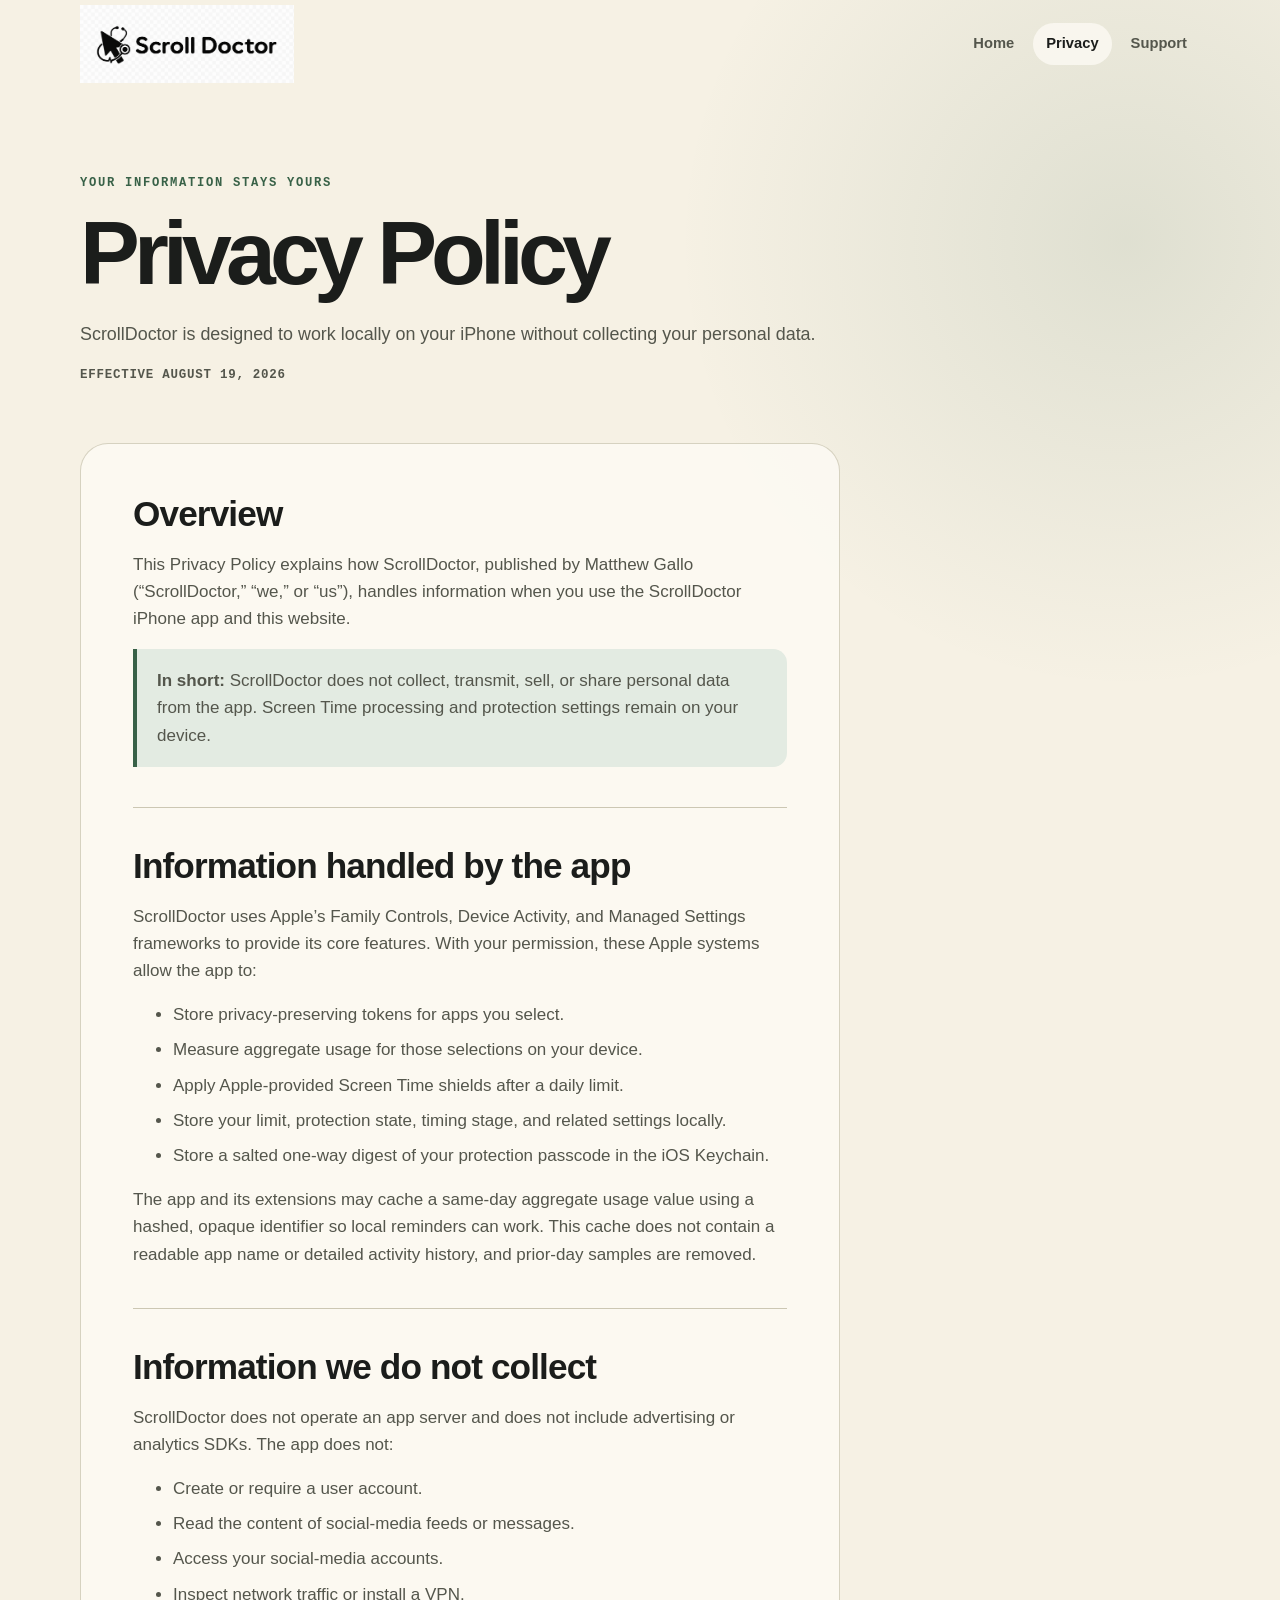
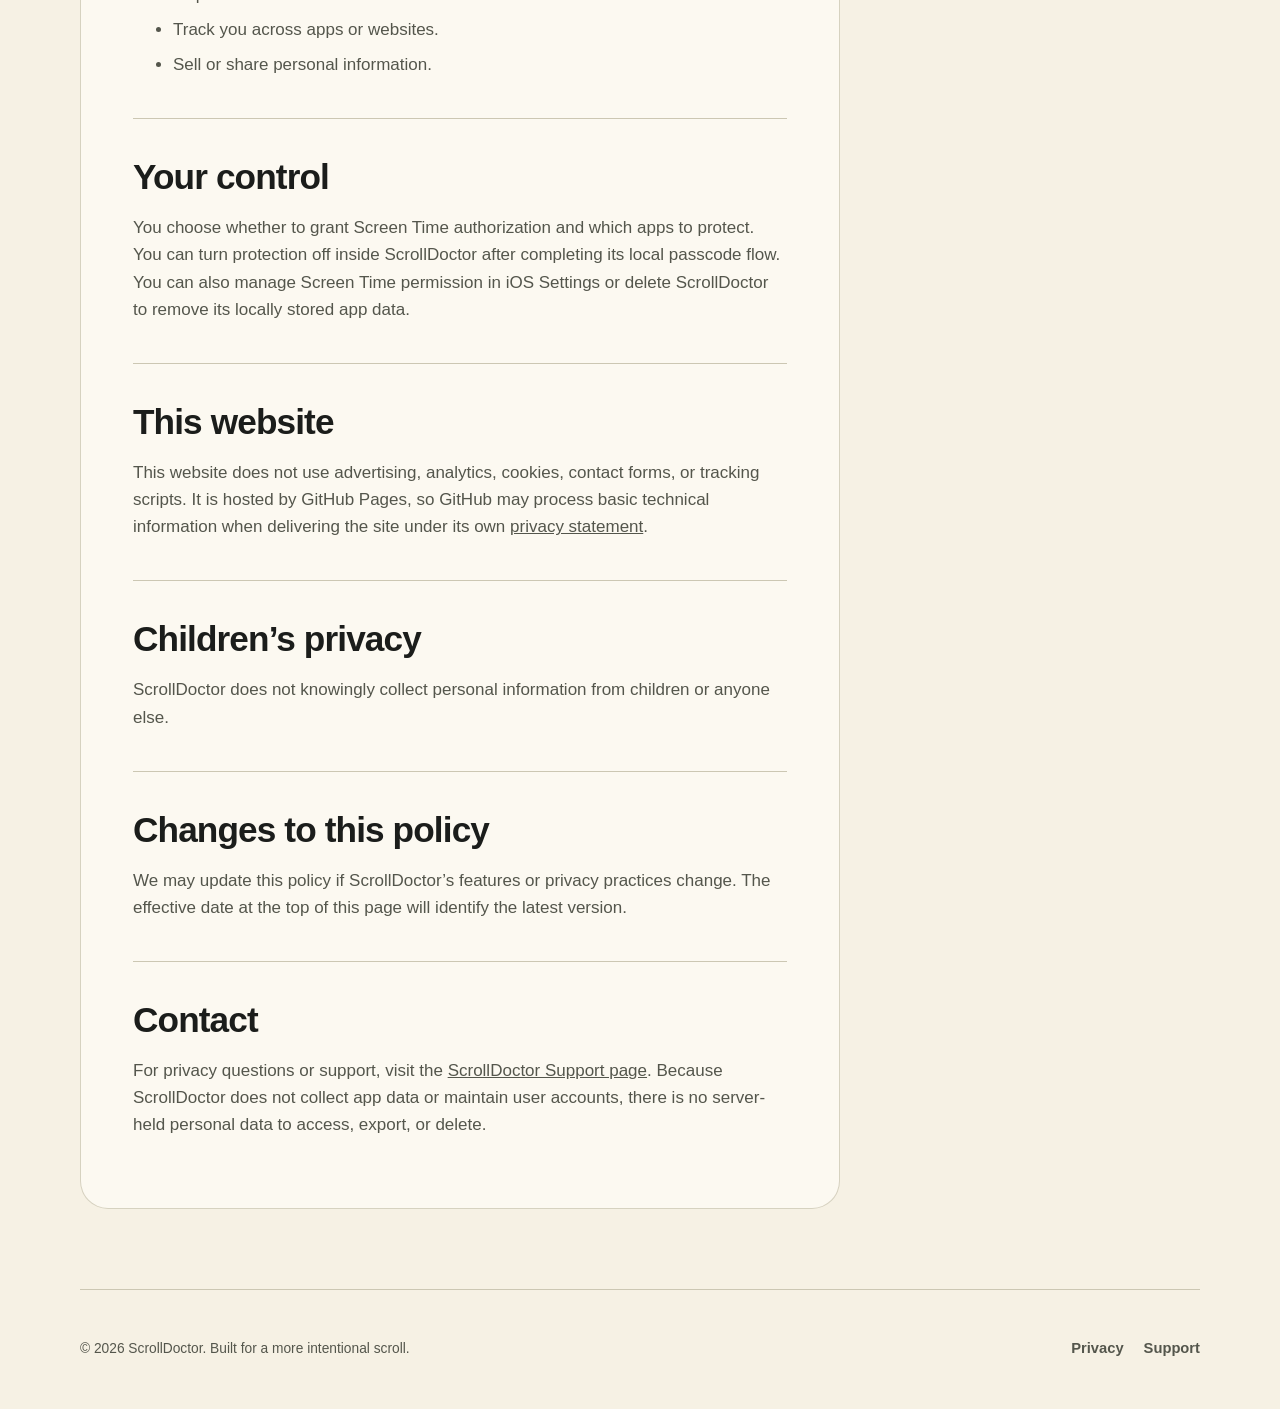
==== privacy/index.html @ 25e98827 "Launch ScrollDoctor public website" ====
<!doctype html>
<html lang="en">
  <head>
    <meta charset="utf-8">
    <meta name="viewport" content="width=device-width, initial-scale=1">
    <meta name="description" content="ScrollDoctor privacy policy. Learn how the app keeps Screen Time information on your iPhone.">
    <meta name="theme-color" content="#f6f1e4">
    <meta property="og:type" content="website">
    <meta property="og:title" content="Privacy Policy — ScrollDoctor">
    <meta property="og:description" content="ScrollDoctor processes Screen Time information locally and does not collect or transmit personal data.">
    <meta property="og:url" content="https://matthewgallo77.github.io/privacy/">
    <meta property="og:image" content="https://matthewgallo77.github.io/assets/og.png">
    <meta name="twitter:card" content="summary_large_image">
    <link rel="icon" href="/assets/app-icon.png">
    <link rel="apple-touch-icon" href="/assets/app-icon.png">
    <link rel="stylesheet" href="/assets/styles.css">
    <title>Privacy Policy — ScrollDoctor</title>
  </head>
  <body>
    <a class="skip-link" href="#main">Skip to content</a>
    <header class="site-header">
      <a class="brand" href="/" aria-label="ScrollDoctor home">
        <img src="/assets/wordmark.png" alt="ScrollDoctor" width="1040" height="390">
      </a>
      <nav class="site-nav" aria-label="Main navigation">
        <a href="/">Home</a>
        <a href="/privacy/" aria-current="page">Privacy</a>
        <a href="/support/">Support</a>
      </nav>
    </header>

    <main id="main" class="page-shell">
      <header class="page-hero">
        <p class="eyebrow">Your information stays yours</p>
        <h1>Privacy Policy</h1>
        <p class="lead">ScrollDoctor is designed to work locally on your iPhone without collecting your personal data.</p>
        <p class="meta-line">Effective August 19, 2026</p>
      </header>

      <article class="content-card">
        <section aria-labelledby="overview">
          <h2 id="overview">Overview</h2>
          <p>This Privacy Policy explains how ScrollDoctor, published by Matthew Gallo (“ScrollDoctor,” “we,” or “us”), handles information when you use the ScrollDoctor iPhone app and this website.</p>
          <div class="notice">
            <p><strong>In short:</strong> ScrollDoctor does not collect, transmit, sell, or share personal data from the app. Screen Time processing and protection settings remain on your device.</p>
          </div>
        </section>

        <section aria-labelledby="app-data">
          <h2 id="app-data">Information handled by the app</h2>
          <p>ScrollDoctor uses Apple’s Family Controls, Device Activity, and Managed Settings frameworks to provide its core features. With your permission, these Apple systems allow the app to:</p>
          <ul>
            <li>Store privacy-preserving tokens for apps you select.</li>
            <li>Measure aggregate usage for those selections on your device.</li>
            <li>Apply Apple-provided Screen Time shields after a daily limit.</li>
            <li>Store your limit, protection state, timing stage, and related settings locally.</li>
            <li>Store a salted one-way digest of your protection passcode in the iOS Keychain.</li>
          </ul>
          <p>The app and its extensions may cache a same-day aggregate usage value using a hashed, opaque identifier so local reminders can work. This cache does not contain a readable app name or detailed activity history, and prior-day samples are removed.</p>
        </section>

        <section aria-labelledby="not-collected">
          <h2 id="not-collected">Information we do not collect</h2>
          <p>ScrollDoctor does not operate an app server and does not include advertising or analytics SDKs. The app does not:</p>
          <ul>
            <li>Create or require a user account.</li>
            <li>Read the content of social-media feeds or messages.</li>
            <li>Access your social-media accounts.</li>
            <li>Inspect network traffic or install a VPN.</li>
            <li>Track you across apps or websites.</li>
            <li>Sell or share personal information.</li>
          </ul>
        </section>

        <section aria-labelledby="control">
          <h2 id="control">Your control</h2>
          <p>You choose whether to grant Screen Time authorization and which apps to protect. You can turn protection off inside ScrollDoctor after completing its local passcode flow. You can also manage Screen Time permission in iOS Settings or delete ScrollDoctor to remove its locally stored app data.</p>
        </section>

        <section aria-labelledby="website">
          <h2 id="website">This website</h2>
          <p>This website does not use advertising, analytics, cookies, contact forms, or tracking scripts. It is hosted by GitHub Pages, so GitHub may process basic technical information when delivering the site under its own <a href="https://docs.github.com/en/site-policy/privacy-policies/github-general-privacy-statement">privacy statement</a>.</p>
        </section>

        <section aria-labelledby="children">
          <h2 id="children">Children’s privacy</h2>
          <p>ScrollDoctor does not knowingly collect personal information from children or anyone else.</p>
        </section>

        <section aria-labelledby="changes">
          <h2 id="changes">Changes to this policy</h2>
          <p>We may update this policy if ScrollDoctor’s features or privacy practices change. The effective date at the top of this page will identify the latest version.</p>
        </section>

        <section aria-labelledby="contact">
          <h2 id="contact">Contact</h2>
          <p>For privacy questions or support, visit the <a href="/support/">ScrollDoctor Support page</a>. Because ScrollDoctor does not collect app data or maintain user accounts, there is no server-held personal data to access, export, or delete.</p>
        </section>
      </article>
    </main>

    <footer class="site-footer">
      <p>© 2026 ScrollDoctor. Built for a more intentional scroll.</p>
      <nav class="footer-nav" aria-label="Footer navigation">
        <a href="/privacy/">Privacy</a>
        <a href="/support/">Support</a>
      </nav>
    </footer>
  </body>
</html>
---- assets/styles.css ----
:root {
  --canvas: #f6f1e4;
  --surface: #fdfbf4;
  --ink: #1b1d1b;
  --secondary-ink: #54564c;
  --hairline: #ccc7b3;
  --moss: #386147;
  --moss-dark: #294a35;
  --moss-soft: #e3ebe2;
  --amber: #ba6e1f;
  --danger: #a13329;
  --page-width: 1120px;
  --reading-width: 760px;
  --radius-large: 28px;
  --radius-medium: 20px;
  --shadow: 0 22px 60px rgba(27, 29, 27, 0.08);
  color-scheme: light;
  font-family: ui-rounded, "SF Pro Rounded", "SF Pro Display", -apple-system,
    BlinkMacSystemFont, "Segoe UI", sans-serif;
  font-synthesis: none;
  text-rendering: optimizeLegibility;
}

* {
  box-sizing: border-box;
}

html {
  scroll-behavior: smooth;
}

body {
  min-width: 320px;
  margin: 0;
  color: var(--ink);
  background:
    radial-gradient(circle at 88% 8%, rgba(56, 97, 71, 0.12), transparent 28rem),
    var(--canvas);
  font-size: 17px;
  line-height: 1.6;
}

a {
  color: inherit;
}

img {
  display: block;
  max-width: 100%;
}

.skip-link {
  position: fixed;
  top: 12px;
  left: 12px;
  z-index: 100;
  padding: 10px 14px;
  border-radius: 10px;
  color: white;
  background: var(--ink);
  transform: translateY(-150%);
}

.skip-link:focus {
  transform: translateY(0);
}

.site-header,
.page-shell,
.site-footer {
  width: min(calc(100% - 40px), var(--page-width));
  margin-inline: auto;
}

.site-header {
  display: flex;
  align-items: center;
  justify-content: space-between;
  gap: 24px;
  min-height: 88px;
}

.brand {
  display: inline-flex;
  align-items: center;
  flex: 0 0 auto;
}

.brand img {
  width: 214px;
  height: auto;
}

.site-nav {
  display: flex;
  align-items: center;
  gap: 6px;
}

.site-nav a,
.footer-nav a {
  color: var(--secondary-ink);
  font-size: 0.92rem;
  font-weight: 700;
  text-decoration: none;
}

.site-nav a {
  padding: 9px 13px;
  border-radius: 999px;
}

.site-nav a:hover,
.site-nav a:focus-visible,
.site-nav a[aria-current="page"] {
  color: var(--ink);
  background: rgba(253, 251, 244, 0.8);
  outline: none;
}

.hero {
  display: grid;
  grid-template-columns: minmax(0, 1.1fr) minmax(300px, 0.9fr);
  align-items: center;
  gap: clamp(40px, 7vw, 88px);
  min-height: 660px;
  padding: 70px 0 96px;
}

.eyebrow {
  margin: 0 0 18px;
  color: var(--moss);
  font-family: ui-monospace, "SFMono-Regular", Menlo, monospace;
  font-size: 0.76rem;
  font-weight: 800;
  letter-spacing: 0.14em;
  text-transform: uppercase;
}

h1,
h2,
h3,
p {
  margin-top: 0;
}

h1 {
  max-width: 780px;
  margin-bottom: 24px;
  font-size: clamp(3rem, 7.5vw, 6.6rem);
  font-weight: 780;
  letter-spacing: -0.065em;
  line-height: 0.94;
}

h2 {
  margin-bottom: 18px;
  font-size: clamp(2rem, 4vw, 3.5rem);
  letter-spacing: -0.04em;
  line-height: 1.05;
}

h3 {
  margin-bottom: 10px;
  font-size: 1.15rem;
  line-height: 1.25;
}

.hero-copy {
  max-width: 650px;
  margin-bottom: 30px;
  color: var(--secondary-ink);
  font-size: clamp(1.08rem, 2vw, 1.28rem);
}

.button-row {
  display: flex;
  flex-wrap: wrap;
  gap: 12px;
}

.button {
  display: inline-flex;
  align-items: center;
  justify-content: center;
  min-height: 50px;
  padding: 12px 20px;
  border: 1px solid transparent;
  border-radius: 999px;
  font-weight: 800;
  line-height: 1;
  text-decoration: none;
  transition: transform 160ms ease, background-color 160ms ease;
}

.button:hover {
  transform: translateY(-2px);
}

.button:focus-visible,
a:focus-visible {
  outline: 3px solid var(--amber);
  outline-offset: 3px;
}

.button-primary {
  color: white;
  background: var(--moss);
}

.button-primary:hover {
  background: var(--moss-dark);
}

.button-secondary {
  border-color: var(--hairline);
  background: rgba(253, 251, 244, 0.7);
}

.product-card {
  position: relative;
  max-width: 410px;
  margin-inline: auto;
  padding: 20px;
  border: 1px solid rgba(56, 97, 71, 0.18);
  border-radius: 36px;
  background: rgba(253, 251, 244, 0.88);
  box-shadow: var(--shadow);
}

.product-card::before {
  position: absolute;
  inset: -18px;
  z-index: -1;
  border: 1px dashed rgba(56, 97, 71, 0.22);
  border-radius: 46px;
  content: "";
}

.app-summary {
  padding: 22px;
  border-radius: 24px;
  background: rgba(56, 97, 71, 0.1);
}

.app-row {
  display: flex;
  align-items: center;
  gap: 14px;
  margin-bottom: 22px;
}

.app-icon {
  width: 72px;
  height: 72px;
  border-radius: 18px;
  box-shadow: 0 8px 20px rgba(27, 29, 27, 0.12);
}

.app-name {
  margin: 0;
  font-size: 1.45rem;
  font-weight: 800;
  letter-spacing: -0.03em;
}

.status-label {
  margin: 0 0 4px;
  color: var(--moss);
  font-family: ui-monospace, "SFMono-Regular", Menlo, monospace;
  font-size: 0.67rem;
  font-weight: 800;
  letter-spacing: 0.12em;
  text-transform: uppercase;
}

.usage-number {
  margin: 0;
  font-size: clamp(2.8rem, 6vw, 4.5rem);
  font-weight: 800;
  letter-spacing: -0.06em;
  line-height: 1;
}

.usage-number span {
  color: var(--secondary-ink);
  font-size: 1rem;
  letter-spacing: 0;
}

.usage-track {
  height: 10px;
  margin: 22px 0 10px;
  overflow: hidden;
  border-radius: 999px;
  background: rgba(27, 29, 27, 0.12);
}

.usage-track span {
  display: block;
  width: 70%;
  height: 100%;
  border-radius: inherit;
  background: var(--moss);
}

.usage-caption {
  margin: 0;
  color: var(--secondary-ink);
  font-size: 0.86rem;
  font-weight: 650;
}

.section {
  padding: 96px 0;
}

.section-heading {
  max-width: 720px;
  margin-bottom: 40px;
}

.section-heading p,
.lead {
  color: var(--secondary-ink);
  font-size: 1.12rem;
}

.feature-grid {
  display: grid;
  grid-template-columns: repeat(3, 1fr);
  gap: 16px;
}

.feature-card {
  min-height: 230px;
  padding: 26px;
  border: 1px solid rgba(204, 199, 179, 0.8);
  border-radius: var(--radius-large);
  background: rgba(253, 251, 244, 0.72);
}

.feature-number {
  display: grid;
  place-items: center;
  width: 38px;
  height: 38px;
  margin-bottom: 50px;
  border-radius: 12px;
  color: white;
  background: var(--moss);
  font-family: ui-monospace, "SFMono-Regular", Menlo, monospace;
  font-size: 0.78rem;
  font-weight: 800;
}

.feature-card p {
  margin-bottom: 0;
  color: var(--secondary-ink);
}

.privacy-banner {
  display: grid;
  grid-template-columns: minmax(0, 1.2fr) minmax(260px, 0.8fr);
  gap: 40px;
  padding: clamp(28px, 5vw, 58px);
  border-radius: 36px;
  color: white;
  background: var(--ink);
}

.privacy-banner p {
  max-width: 650px;
  color: #d6d4c9;
}

.privacy-list {
  display: grid;
  align-content: center;
  gap: 12px;
  margin: 0;
  padding: 0;
  list-style: none;
}

.privacy-list li {
  padding: 11px 14px;
  border: 1px solid rgba(255, 255, 255, 0.14);
  border-radius: 14px;
  font-size: 0.92rem;
  font-weight: 750;
}

.privacy-list li::before {
  margin-right: 9px;
  color: #b8d0bc;
  content: "✓";
}

.page-hero {
  max-width: var(--reading-width);
  padding: 86px 0 44px;
}

.page-hero h1 {
  font-size: clamp(2.8rem, 7vw, 5.8rem);
}

.content-card {
  max-width: var(--reading-width);
  margin-bottom: 80px;
  padding: clamp(26px, 5vw, 52px);
  border: 1px solid rgba(204, 199, 179, 0.78);
  border-radius: var(--radius-large);
  background: rgba(253, 251, 244, 0.82);
}

.content-card section + section {
  margin-top: 40px;
  padding-top: 40px;
  border-top: 1px solid var(--hairline);
}

.content-card h2 {
  font-size: clamp(1.55rem, 4vw, 2.2rem);
  letter-spacing: -0.025em;
}

.content-card h3 {
  margin-top: 28px;
}

.content-card p,
.content-card li {
  color: var(--secondary-ink);
}

.content-card li + li {
  margin-top: 8px;
}

.meta-line {
  color: var(--secondary-ink);
  font-family: ui-monospace, "SFMono-Regular", Menlo, monospace;
  font-size: 0.78rem;
  font-weight: 700;
  letter-spacing: 0.06em;
  text-transform: uppercase;
}

.notice {
  padding: 18px 20px;
  border-left: 4px solid var(--moss);
  border-radius: 0 14px 14px 0;
  background: var(--moss-soft);
}

.notice p:last-child {
  margin-bottom: 0;
}

.faq-list {
  display: grid;
  gap: 12px;
  margin: 34px 0;
}

details {
  border: 1px solid var(--hairline);
  border-radius: 16px;
  background: var(--surface);
}

summary {
  padding: 17px 20px;
  cursor: pointer;
  font-weight: 800;
}

details p {
  padding: 0 20px 18px;
  margin: 0;
}

.support-cta {
  margin-top: 36px;
  padding: 26px;
  border-radius: 22px;
  background: rgba(56, 97, 71, 0.1);
}

.support-cta p {
  margin-bottom: 18px;
}

.site-footer {
  display: flex;
  align-items: center;
  justify-content: space-between;
  gap: 24px;
  min-height: 120px;
  border-top: 1px solid var(--hairline);
  color: var(--secondary-ink);
  font-size: 0.86rem;
}

.site-footer p {
  margin: 0;
}

.footer-nav {
  display: flex;
  gap: 20px;
}

@media (max-width: 820px) {
  .hero,
  .privacy-banner {
    grid-template-columns: 1fr;
  }

  .hero {
    padding-top: 46px;
  }

  .product-card {
    width: min(100%, 430px);
  }

  .feature-grid {
    grid-template-columns: 1fr;
  }

  .feature-card {
    min-height: 0;
  }

  .feature-number {
    margin-bottom: 30px;
  }
}

@media (max-width: 620px) {
  body {
    font-size: 16px;
  }

  .site-header,
  .page-shell,
  .site-footer {
    width: min(calc(100% - 28px), var(--page-width));
  }

  .site-header {
    min-height: 76px;
  }

  .brand img {
    width: 168px;
  }

  .site-nav a {
    padding: 8px 9px;
    font-size: 0.82rem;
  }

  .site-nav a:first-child {
    display: none;
  }

  .hero {
    min-height: auto;
    padding-bottom: 72px;
  }

  h1 {
    letter-spacing: -0.055em;
  }

  .section {
    padding: 72px 0;
  }

  .page-hero {
    padding-top: 56px;
  }

  .site-footer {
    align-items: flex-start;
    flex-direction: column;
    justify-content: center;
    padding: 30px 0;
  }
}

@media (prefers-reduced-motion: reduce) {
  html {
    scroll-behavior: auto;
  }

  *,
  *::before,
  *::after {
    scroll-behavior: auto !important;
    transition-duration: 0.01ms !important;
  }
}
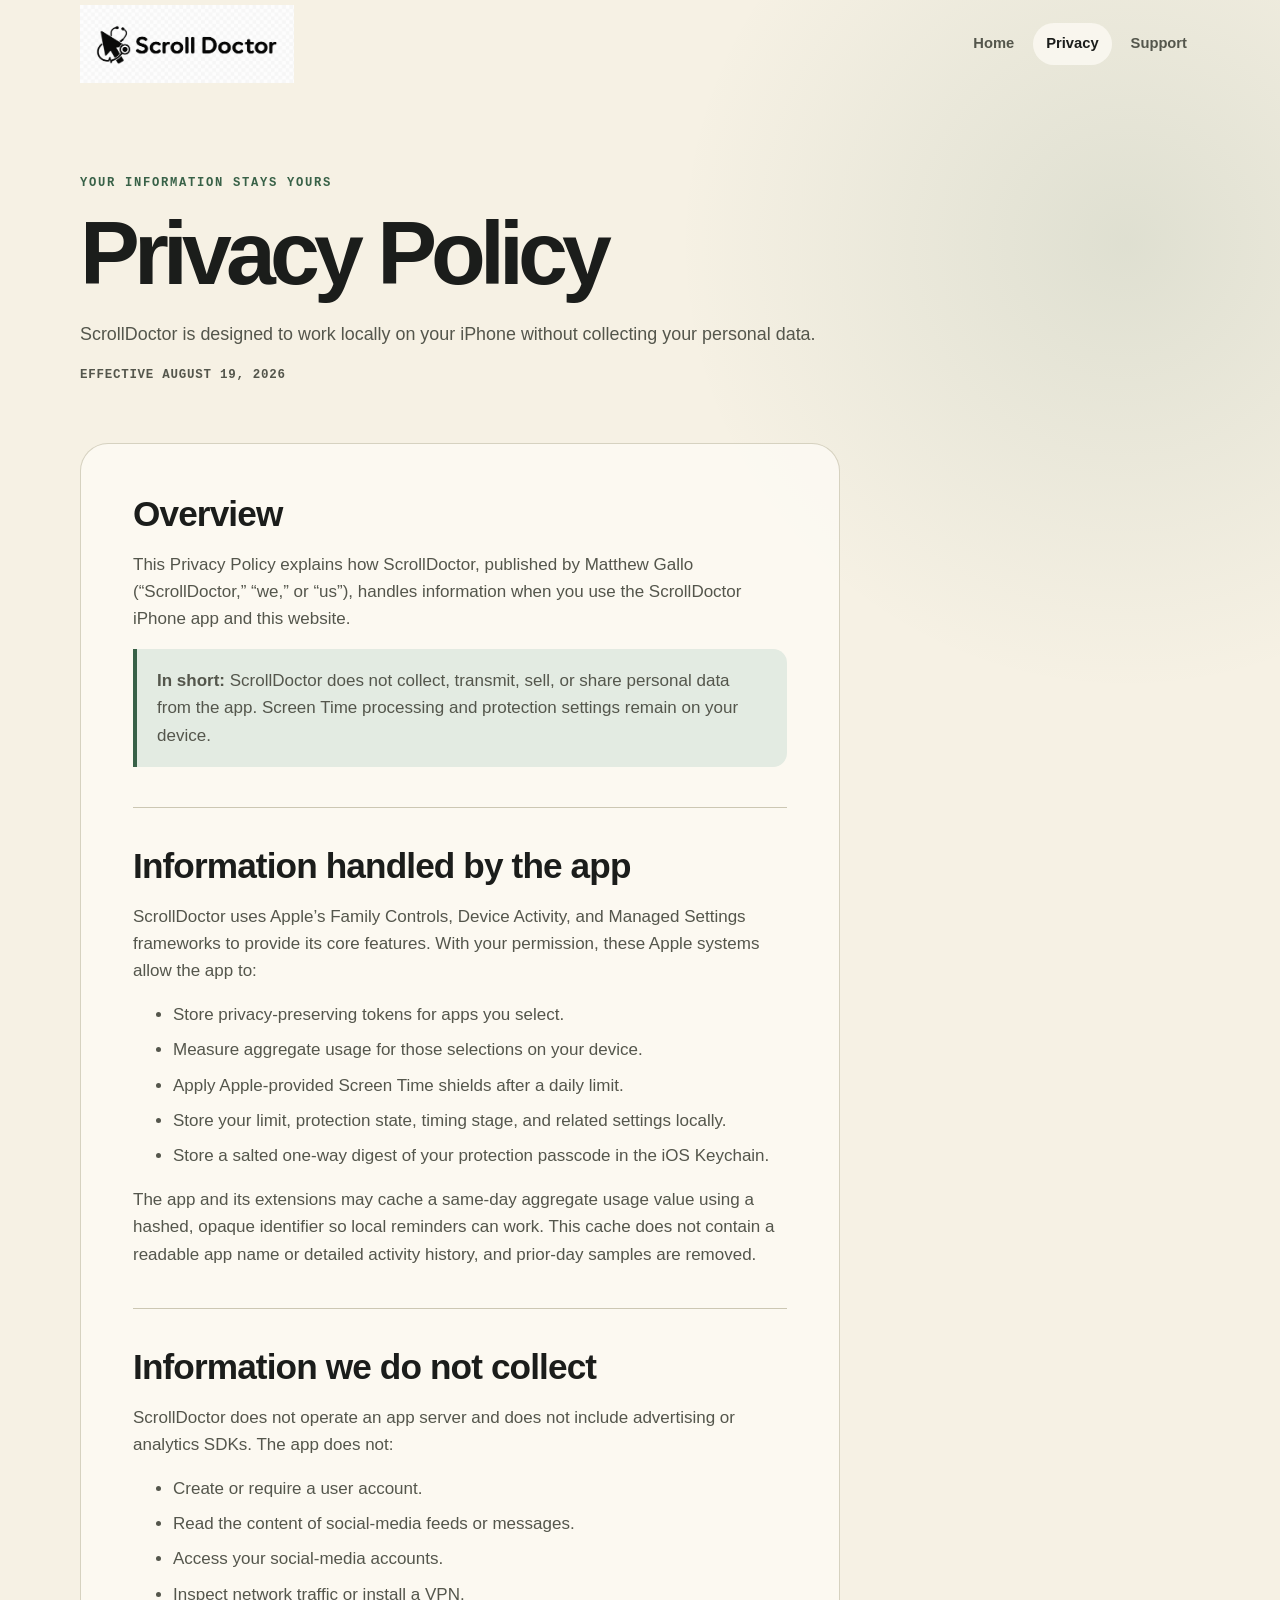
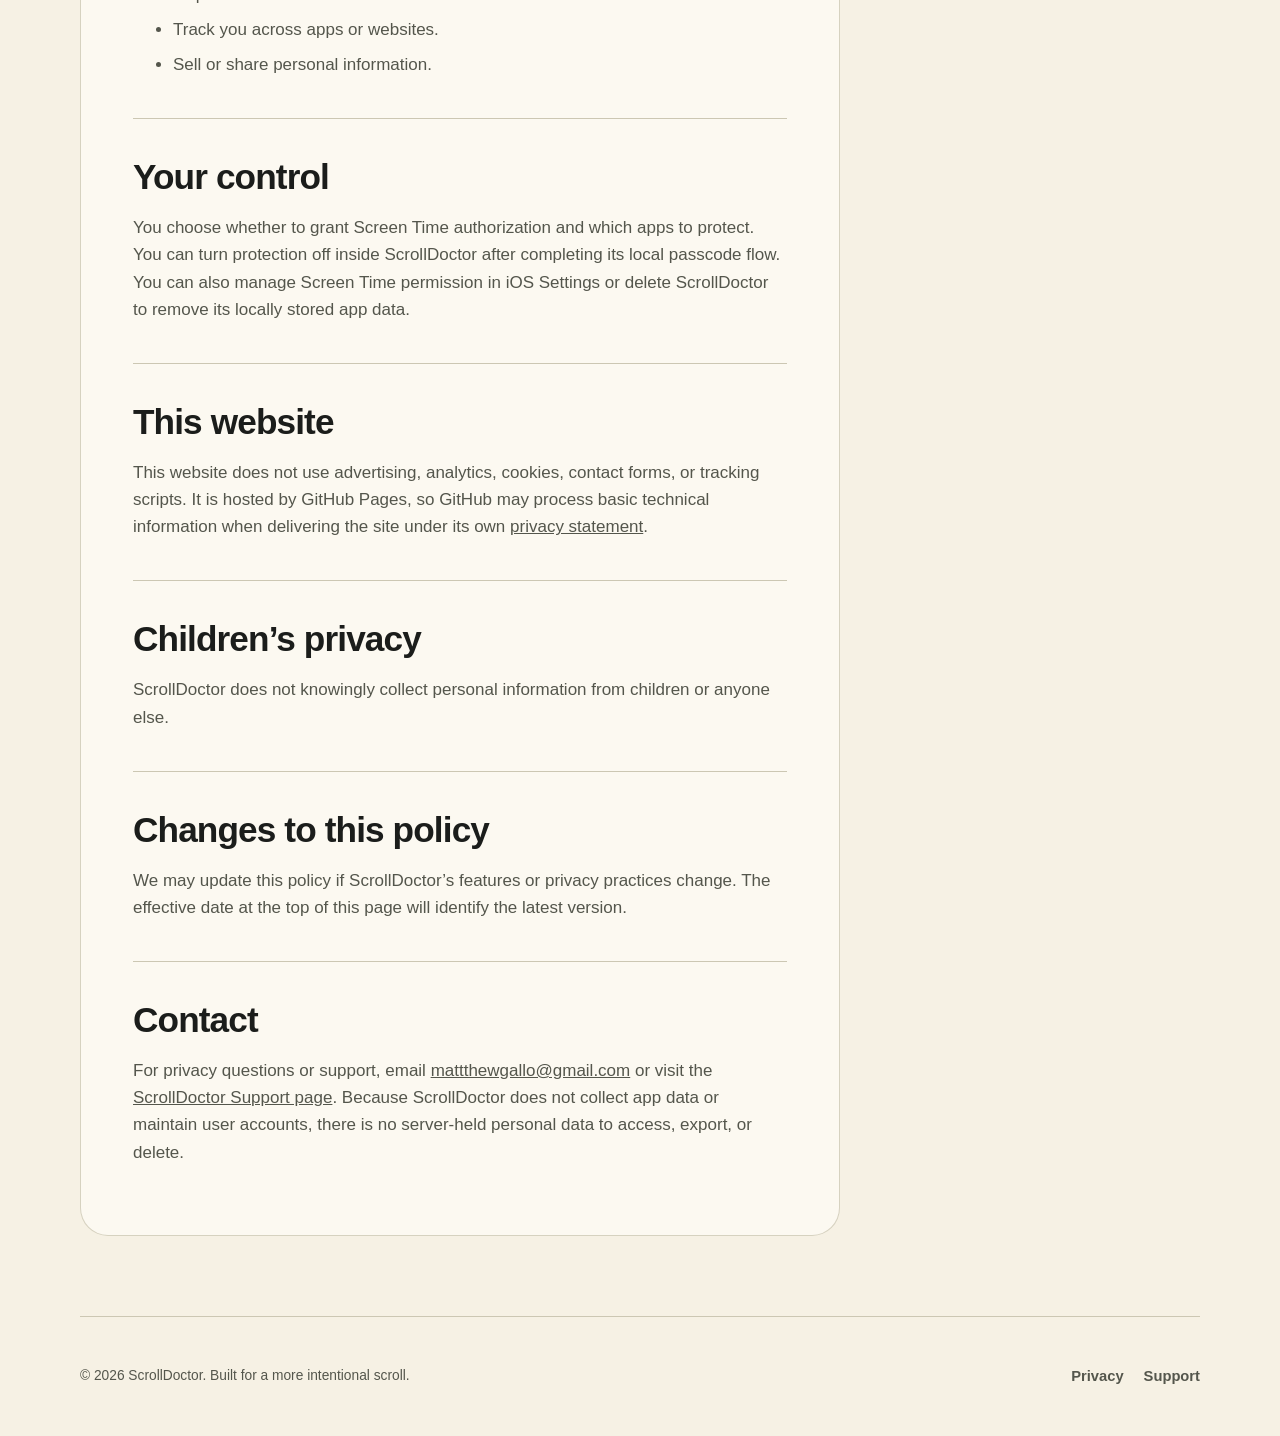
==== commit 7625fa37: "Add public support email" ====
--- a/privacy/index.html
+++ b/privacy/index.html
@@ -94,7 +94,7 @@
 
         <section aria-labelledby="contact">
           <h2 id="contact">Contact</h2>
-          <p>For privacy questions or support, visit the <a href="/support/">ScrollDoctor Support page</a>. Because ScrollDoctor does not collect app data or maintain user accounts, there is no server-held personal data to access, export, or delete.</p>
+          <p>For privacy questions or support, email <a href="mailto:mattthewgallo@gmail.com">mattthewgallo@gmail.com</a> or visit the <a href="/support/">ScrollDoctor Support page</a>. Because ScrollDoctor does not collect app data or maintain user accounts, there is no server-held personal data to access, export, or delete.</p>
         </section>
       </article>
     </main>
@@ -108,4 +108,3 @@
     </footer>
   </body>
 </html>
-
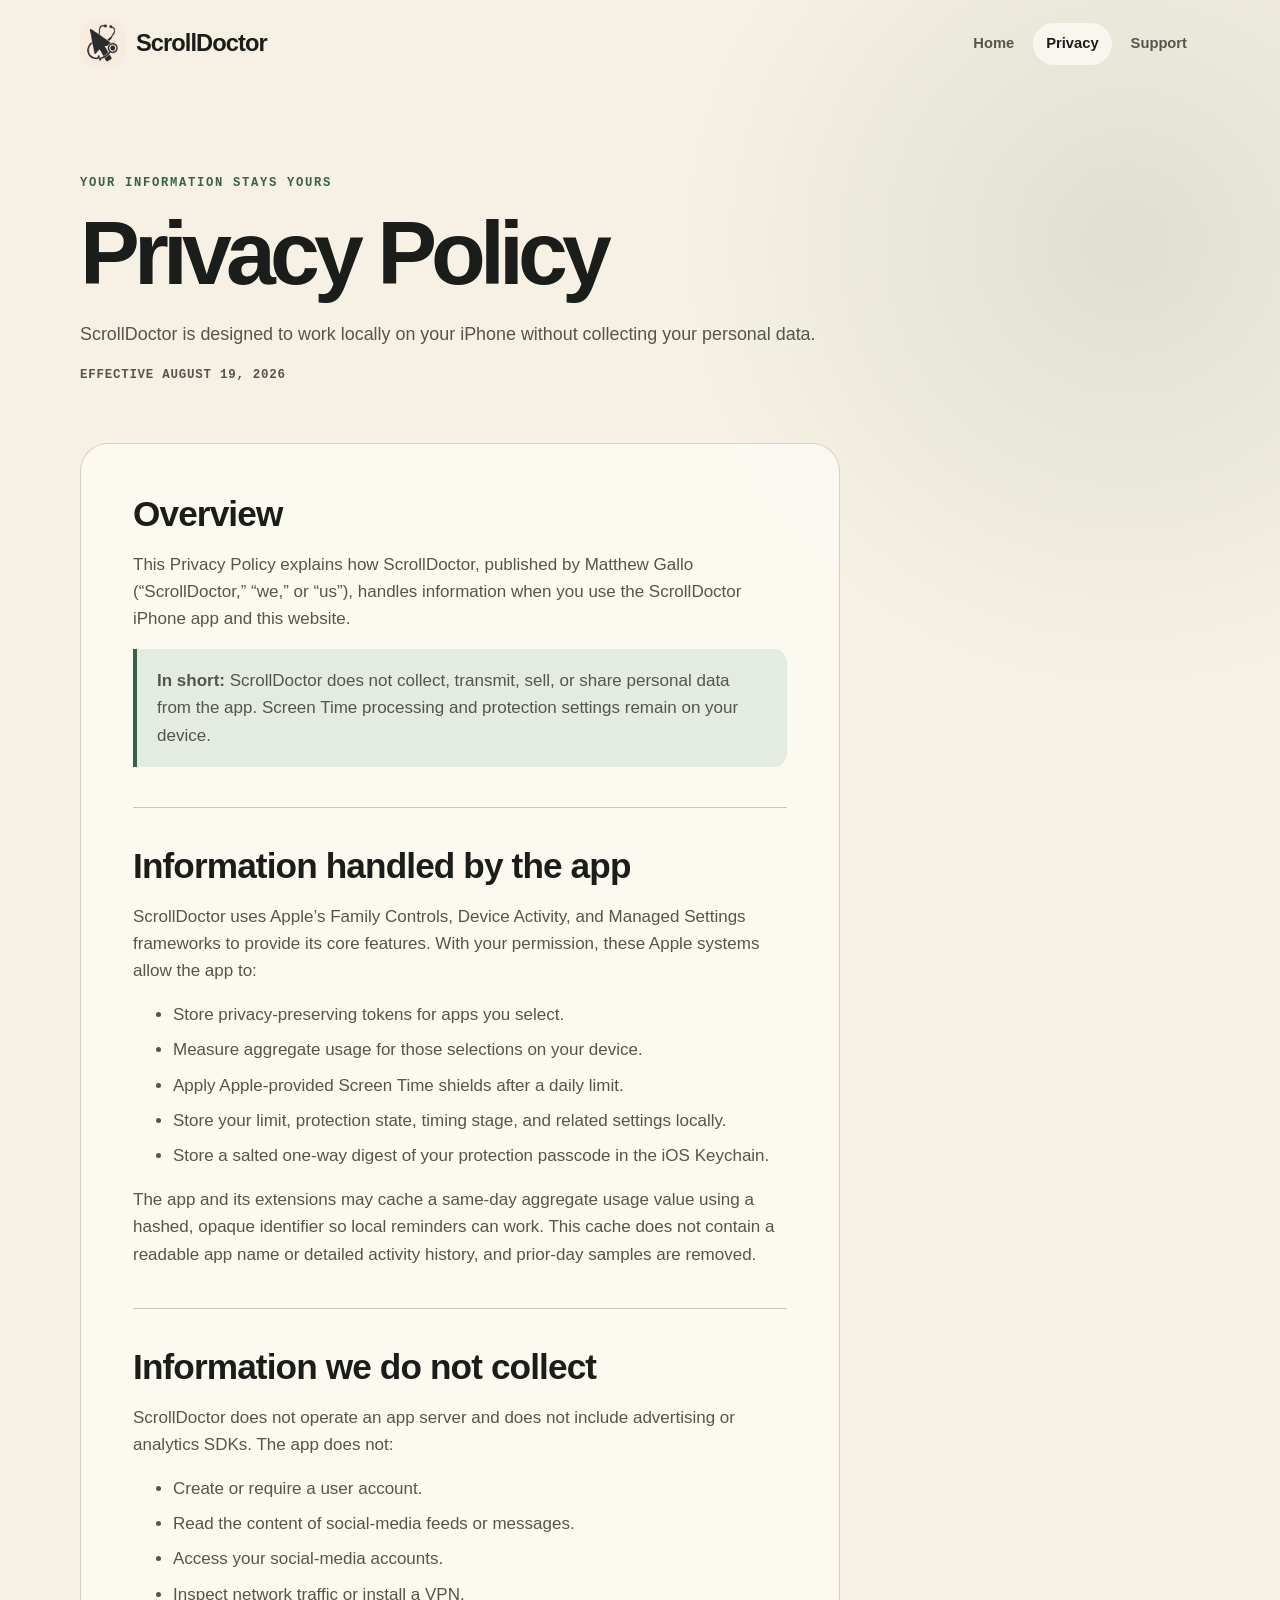
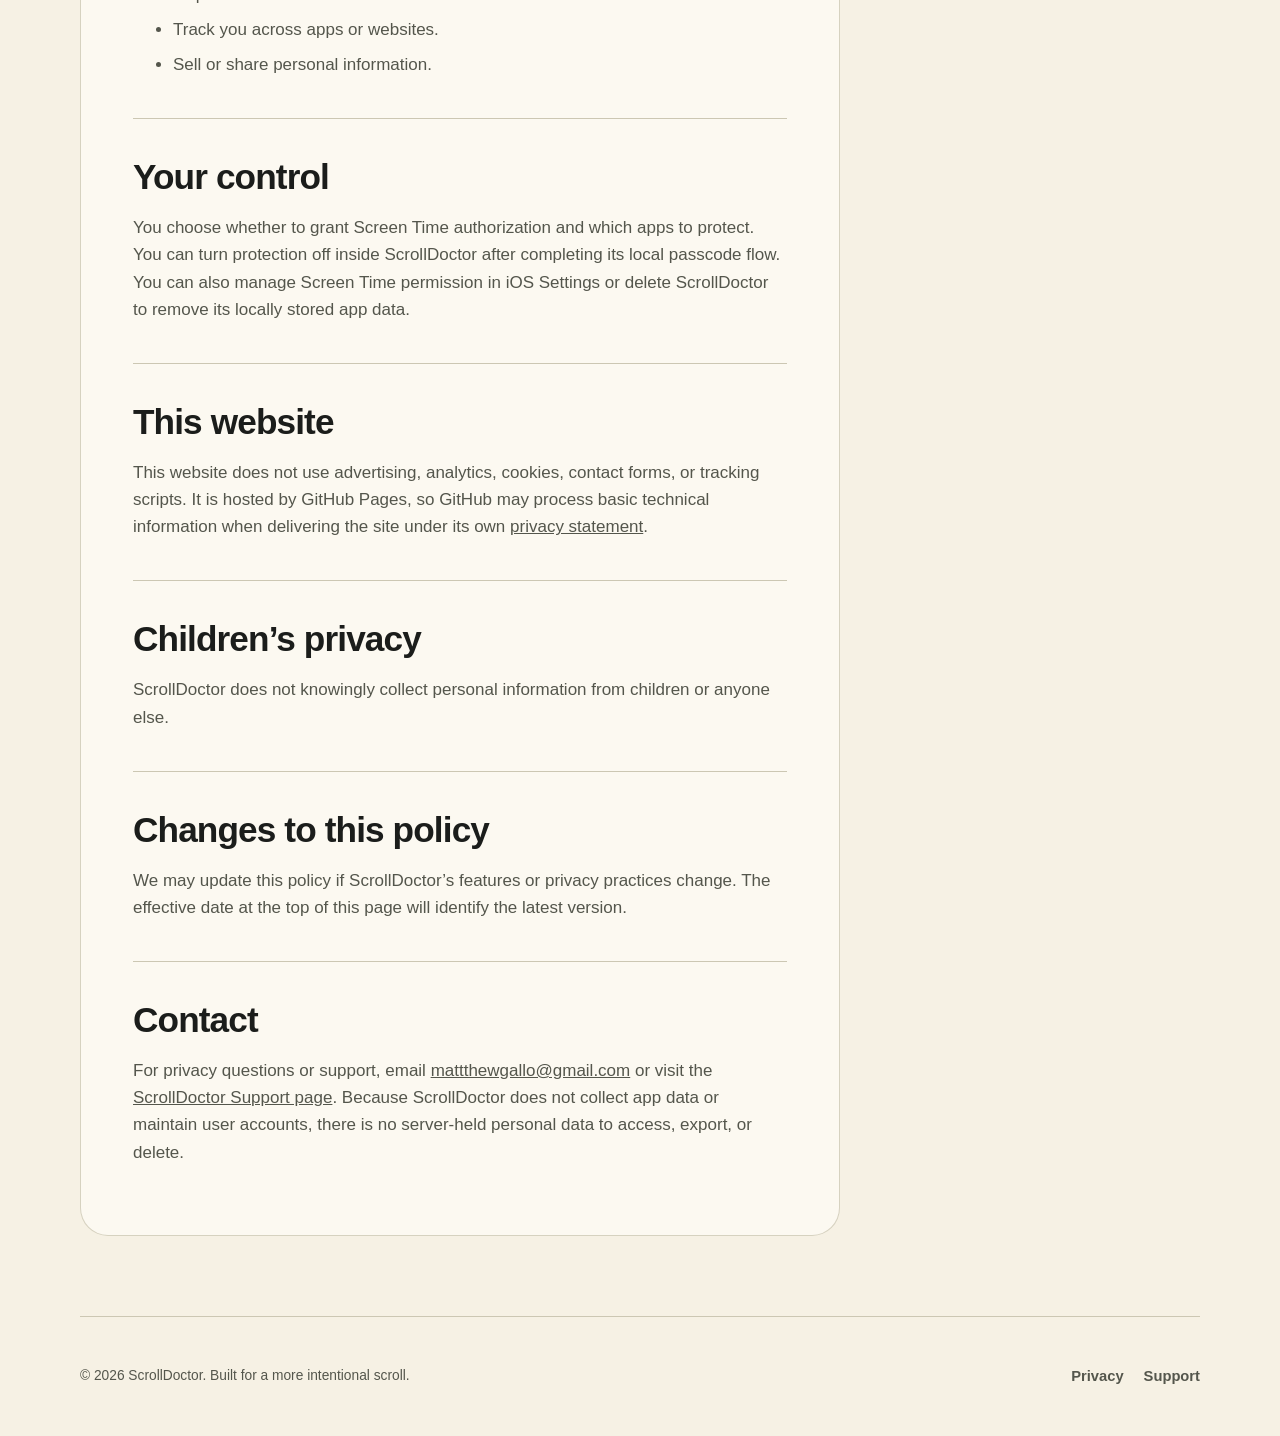
==== commit c18a9b23: "Refine homepage logo and product copy" ====
--- a/privacy/index.html
+++ b/privacy/index.html
@@ -20,7 +20,8 @@
     <a class="skip-link" href="#main">Skip to content</a>
     <header class="site-header">
       <a class="brand" href="/" aria-label="ScrollDoctor home">
-        <img src="/assets/wordmark.png" alt="ScrollDoctor" width="1040" height="390">
+        <img src="/assets/app-icon.png" alt="" width="1024" height="1024">
+        <span>ScrollDoctor</span>
       </a>
       <nav class="site-nav" aria-label="Main navigation">
         <a href="/">Home</a>
--- a/assets/styles.css
+++ b/assets/styles.css
@@ -83,12 +83,23 @@
 .brand {
   display: inline-flex;
   align-items: center;
+  gap: 10px;
   flex: 0 0 auto;
+  color: var(--ink);
+  text-decoration: none;
 }
 
 .brand img {
-  width: 214px;
-  height: auto;
+  width: 46px;
+  height: 46px;
+  border-radius: 13px;
+}
+
+.brand span {
+  font-size: 1.48rem;
+  font-weight: 800;
+  letter-spacing: -0.04em;
+  line-height: 1;
 }
 
 .site-nav {
@@ -304,23 +315,14 @@
   background: var(--moss);
 }
 
-.usage-caption {
-  margin: 0;
-  color: var(--secondary-ink);
-  font-size: 0.86rem;
-  font-weight: 650;
-}
-
 .section {
   padding: 96px 0;
 }
 
-.section-heading {
-  max-width: 720px;
-  margin-bottom: 40px;
-}
-
-.section-heading p,
+.steps-section > .eyebrow {
+  margin-bottom: 24px;
+}
+
 .lead {
   color: var(--secondary-ink);
   font-size: 1.12rem;
@@ -556,7 +558,13 @@
   }
 
   .brand img {
-    width: 168px;
+    width: 40px;
+    height: 40px;
+    border-radius: 11px;
+  }
+
+  .brand span {
+    font-size: 1.22rem;
   }
 
   .site-nav a {
@@ -605,4 +613,3 @@
     transition-duration: 0.01ms !important;
   }
 }
-
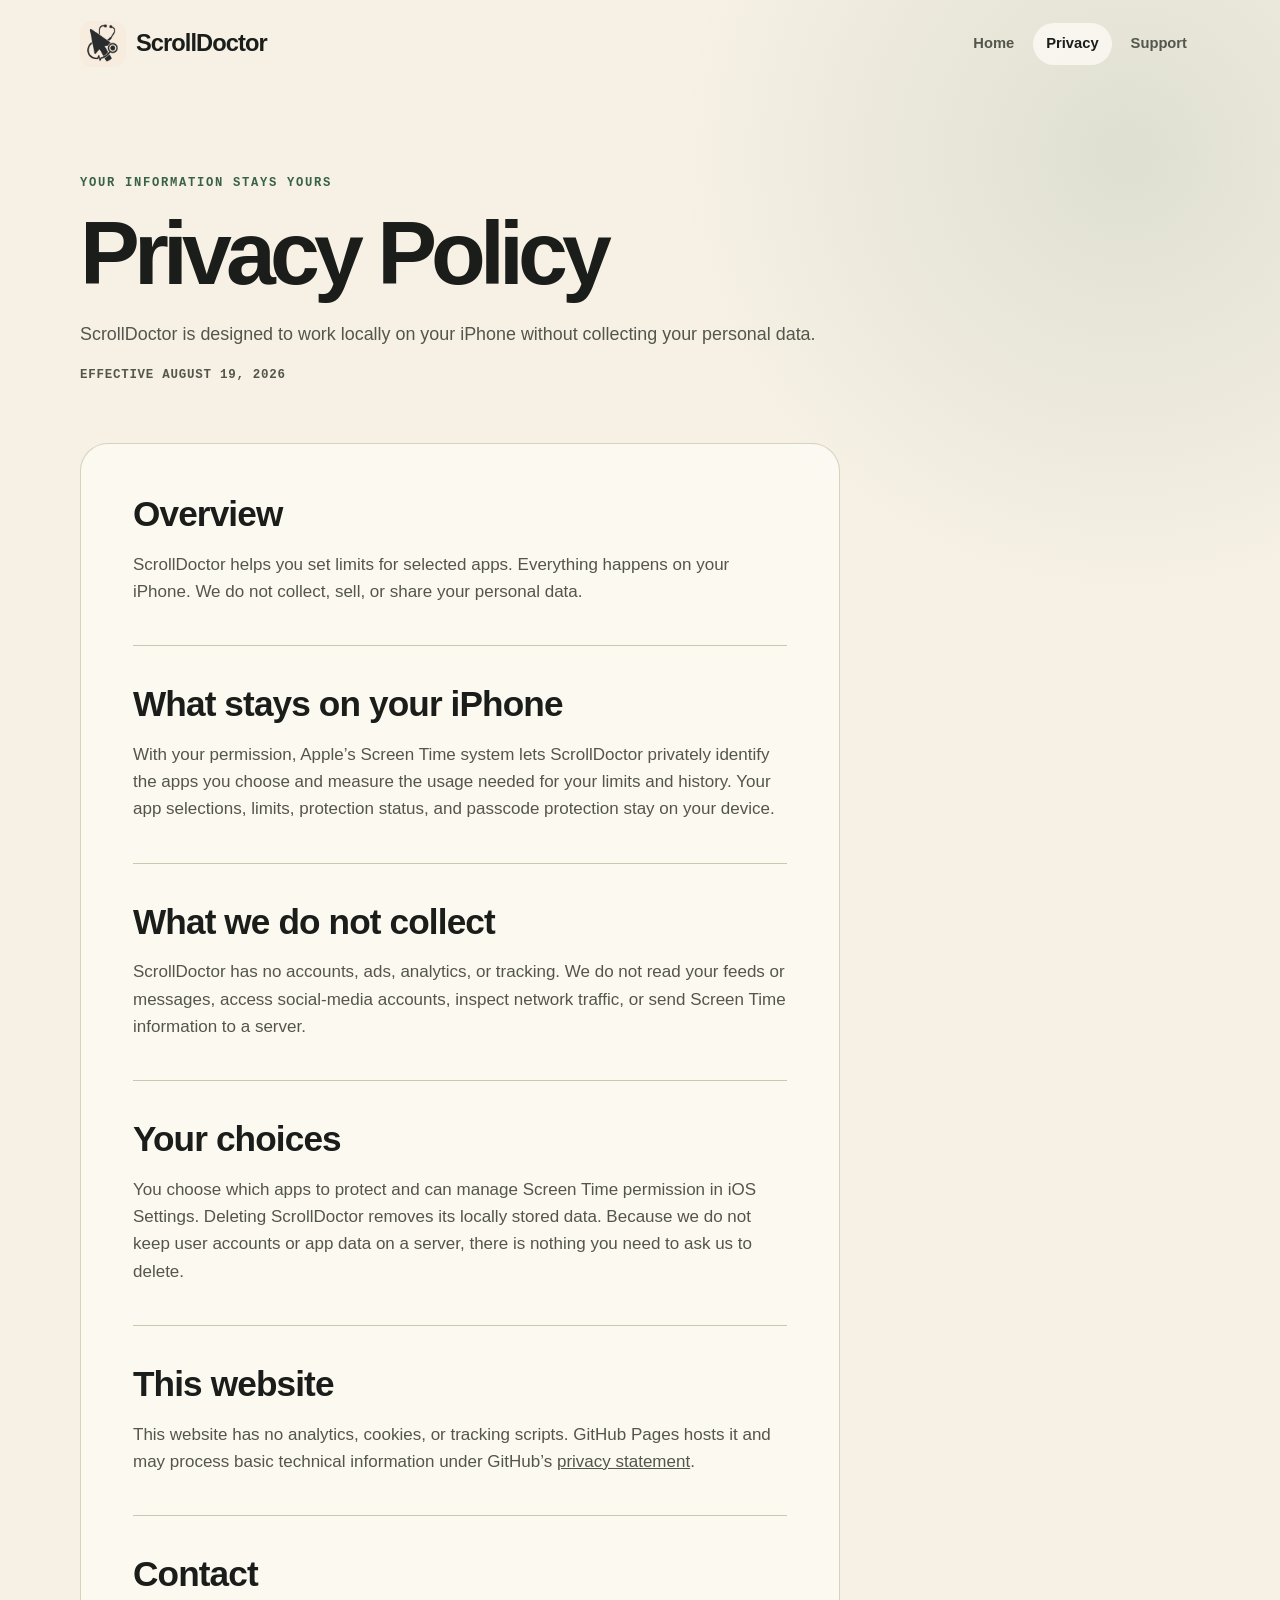
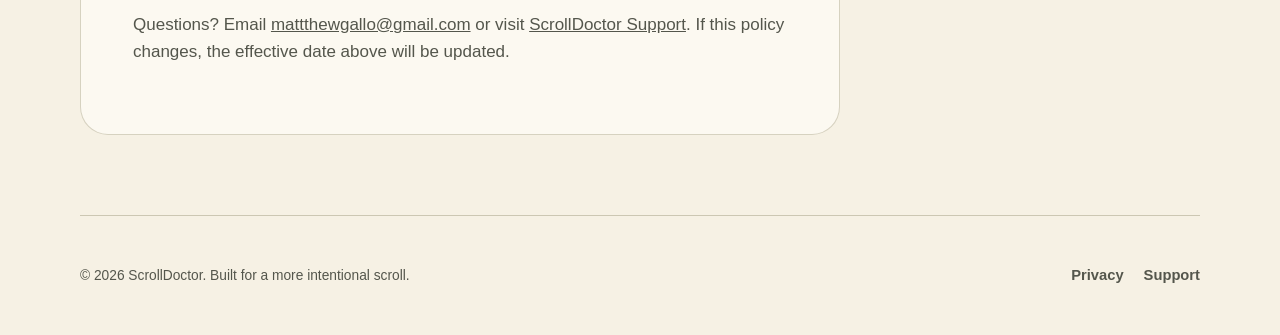
==== commit cf37b331: "Simplify privacy policy" ====
--- a/privacy/index.html
+++ b/privacy/index.html
@@ -20,7 +20,7 @@
     <a class="skip-link" href="#main">Skip to content</a>
     <header class="site-header">
       <a class="brand" href="/" aria-label="ScrollDoctor home">
-        <img src="/assets/app-icon.png" alt="" width="1024" height="1024">
+        <img src="/assets/app-icon.png?v=2" alt="" width="1024" height="1024">
         <span>ScrollDoctor</span>
       </a>
       <nav class="site-nav" aria-label="Main navigation">
@@ -41,61 +41,32 @@
       <article class="content-card">
         <section aria-labelledby="overview">
           <h2 id="overview">Overview</h2>
-          <p>This Privacy Policy explains how ScrollDoctor, published by Matthew Gallo (“ScrollDoctor,” “we,” or “us”), handles information when you use the ScrollDoctor iPhone app and this website.</p>
-          <div class="notice">
-            <p><strong>In short:</strong> ScrollDoctor does not collect, transmit, sell, or share personal data from the app. Screen Time processing and protection settings remain on your device.</p>
-          </div>
+          <p>ScrollDoctor helps you set limits for selected apps. Everything happens on your iPhone. We do not collect, sell, or share your personal data.</p>
         </section>
 
-        <section aria-labelledby="app-data">
-          <h2 id="app-data">Information handled by the app</h2>
-          <p>ScrollDoctor uses Apple’s Family Controls, Device Activity, and Managed Settings frameworks to provide its core features. With your permission, these Apple systems allow the app to:</p>
-          <ul>
-            <li>Store privacy-preserving tokens for apps you select.</li>
-            <li>Measure aggregate usage for those selections on your device.</li>
-            <li>Apply Apple-provided Screen Time shields after a daily limit.</li>
-            <li>Store your limit, protection state, timing stage, and related settings locally.</li>
-            <li>Store a salted one-way digest of your protection passcode in the iOS Keychain.</li>
-          </ul>
-          <p>The app and its extensions may cache a same-day aggregate usage value using a hashed, opaque identifier so local reminders can work. This cache does not contain a readable app name or detailed activity history, and prior-day samples are removed.</p>
+        <section aria-labelledby="on-device">
+          <h2 id="on-device">What stays on your iPhone</h2>
+          <p>With your permission, Apple’s Screen Time system lets ScrollDoctor privately identify the apps you choose and measure the usage needed for your limits and history. Your app selections, limits, protection status, and passcode protection stay on your device.</p>
         </section>
 
         <section aria-labelledby="not-collected">
-          <h2 id="not-collected">Information we do not collect</h2>
-          <p>ScrollDoctor does not operate an app server and does not include advertising or analytics SDKs. The app does not:</p>
-          <ul>
-            <li>Create or require a user account.</li>
-            <li>Read the content of social-media feeds or messages.</li>
-            <li>Access your social-media accounts.</li>
-            <li>Inspect network traffic or install a VPN.</li>
-            <li>Track you across apps or websites.</li>
-            <li>Sell or share personal information.</li>
-          </ul>
+          <h2 id="not-collected">What we do not collect</h2>
+          <p>ScrollDoctor has no accounts, ads, analytics, or tracking. We do not read your feeds or messages, access social-media accounts, inspect network traffic, or send Screen Time information to a server.</p>
         </section>
 
         <section aria-labelledby="control">
-          <h2 id="control">Your control</h2>
-          <p>You choose whether to grant Screen Time authorization and which apps to protect. You can turn protection off inside ScrollDoctor after completing its local passcode flow. You can also manage Screen Time permission in iOS Settings or delete ScrollDoctor to remove its locally stored app data.</p>
+          <h2 id="control">Your choices</h2>
+          <p>You choose which apps to protect and can manage Screen Time permission in iOS Settings. Deleting ScrollDoctor removes its locally stored data. Because we do not keep user accounts or app data on a server, there is nothing you need to ask us to delete.</p>
         </section>
 
         <section aria-labelledby="website">
           <h2 id="website">This website</h2>
-          <p>This website does not use advertising, analytics, cookies, contact forms, or tracking scripts. It is hosted by GitHub Pages, so GitHub may process basic technical information when delivering the site under its own <a href="https://docs.github.com/en/site-policy/privacy-policies/github-general-privacy-statement">privacy statement</a>.</p>
-        </section>
-
-        <section aria-labelledby="children">
-          <h2 id="children">Children’s privacy</h2>
-          <p>ScrollDoctor does not knowingly collect personal information from children or anyone else.</p>
-        </section>
-
-        <section aria-labelledby="changes">
-          <h2 id="changes">Changes to this policy</h2>
-          <p>We may update this policy if ScrollDoctor’s features or privacy practices change. The effective date at the top of this page will identify the latest version.</p>
+          <p>This website has no analytics, cookies, or tracking scripts. GitHub Pages hosts it and may process basic technical information under GitHub’s <a href="https://docs.github.com/en/site-policy/privacy-policies/github-general-privacy-statement">privacy statement</a>.</p>
         </section>
 
         <section aria-labelledby="contact">
           <h2 id="contact">Contact</h2>
-          <p>For privacy questions or support, email <a href="mailto:mattthewgallo@gmail.com">mattthewgallo@gmail.com</a> or visit the <a href="/support/">ScrollDoctor Support page</a>. Because ScrollDoctor does not collect app data or maintain user accounts, there is no server-held personal data to access, export, or delete.</p>
+          <p>Questions? Email <a href="mailto:mattthewgallo@gmail.com">mattthewgallo@gmail.com</a> or visit <a href="/support/">ScrollDoctor Support</a>. If this policy changes, the effective date above will be updated.</p>
         </section>
       </article>
     </main>
--- a/assets/styles.css
+++ b/assets/styles.css
@@ -450,17 +450,6 @@
   text-transform: uppercase;
 }
 
-.notice {
-  padding: 18px 20px;
-  border-left: 4px solid var(--moss);
-  border-radius: 0 14px 14px 0;
-  background: var(--moss-soft);
-}
-
-.notice p:last-child {
-  margin-bottom: 0;
-}
-
 .faq-list {
   display: grid;
   gap: 12px;
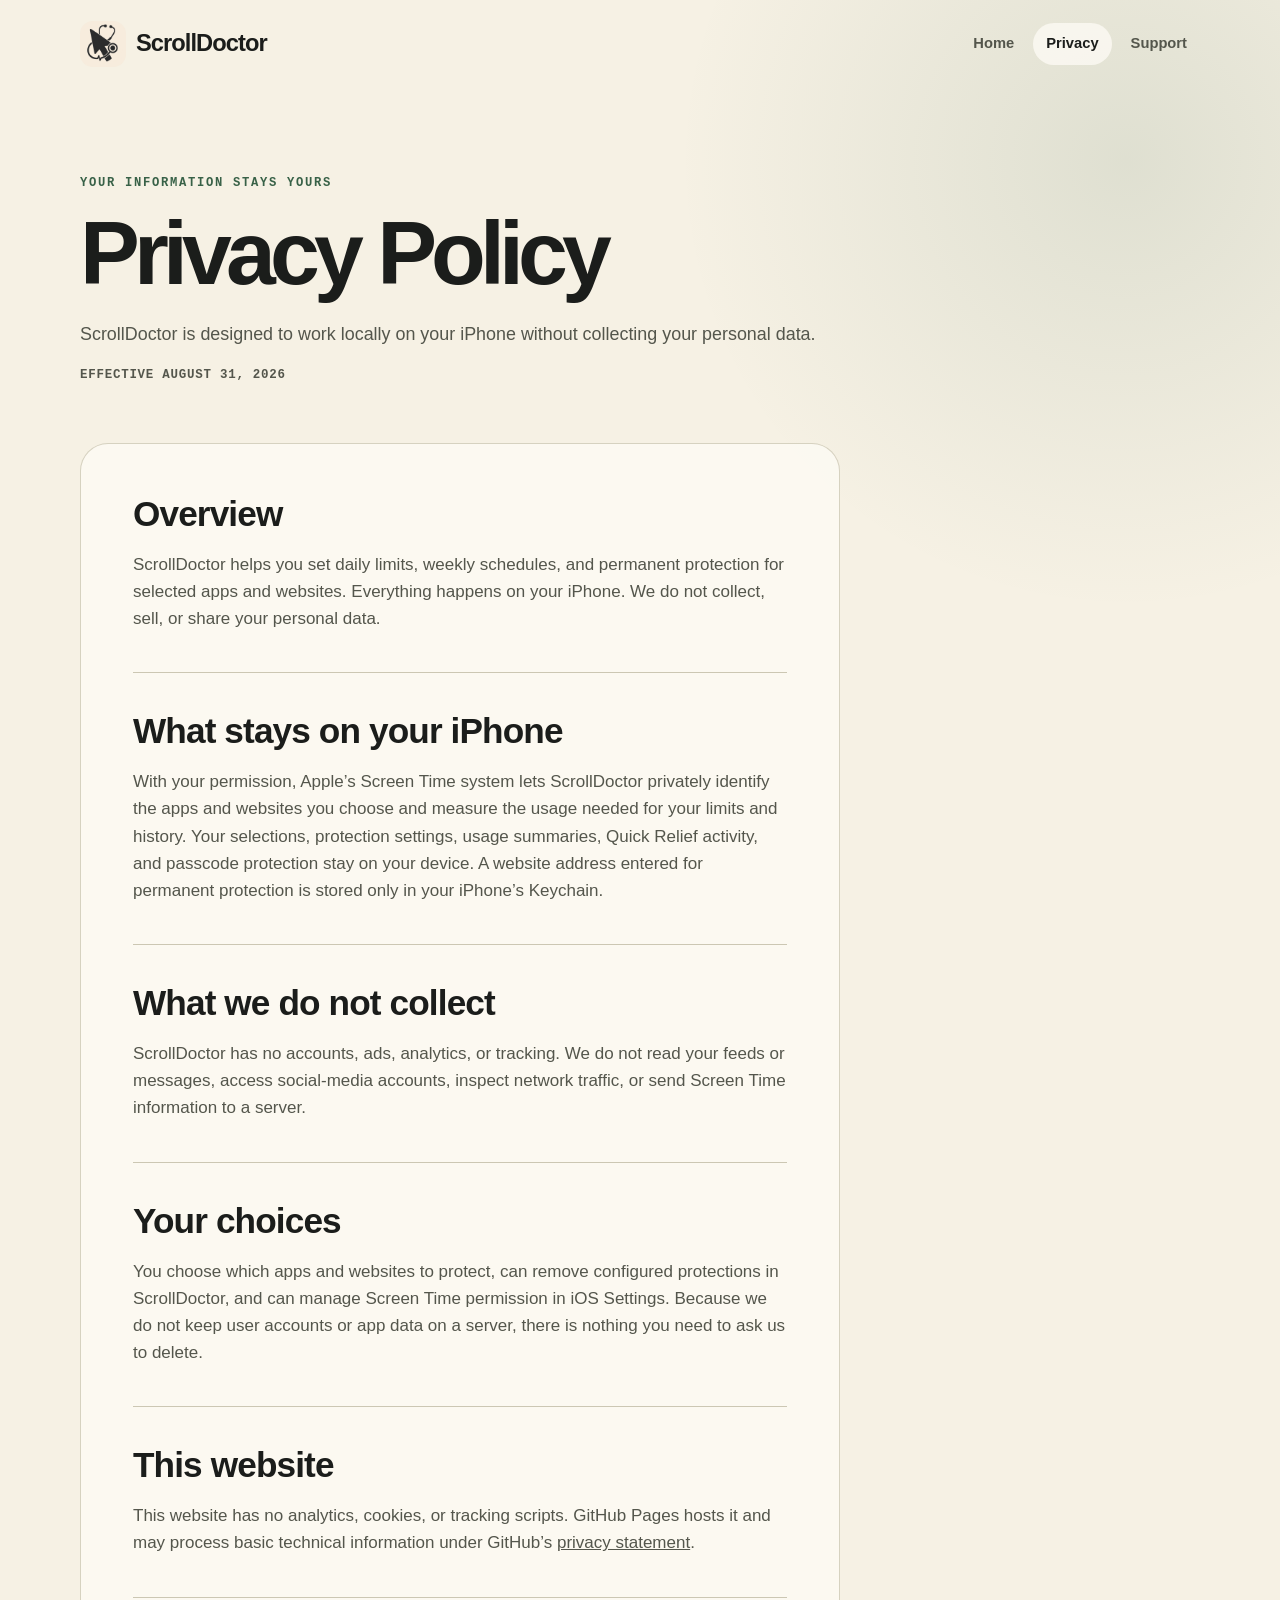
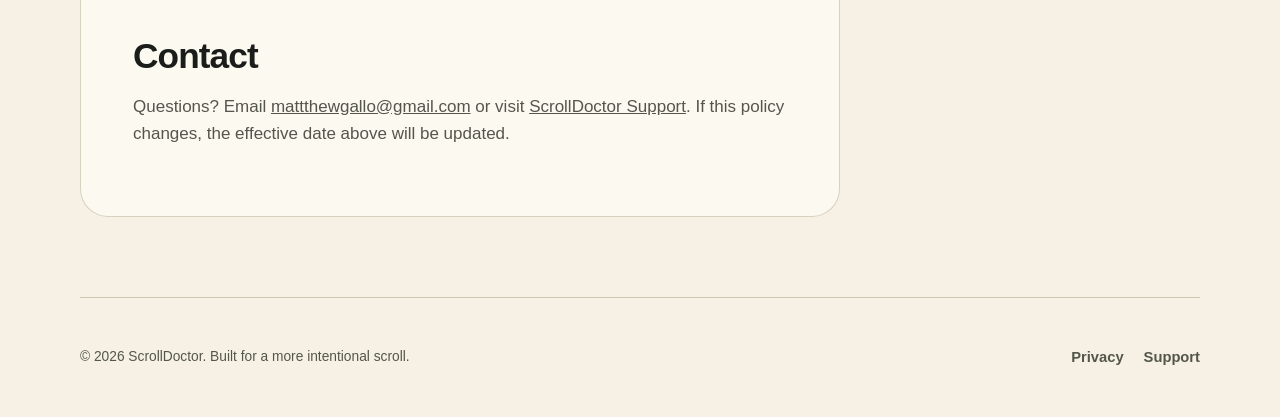
==== commit bdd86bf8: "Refresh website for expanded protections" ====
--- a/privacy/index.html
+++ b/privacy/index.html
@@ -3,7 +3,7 @@
   <head>
     <meta charset="utf-8">
     <meta name="viewport" content="width=device-width, initial-scale=1">
-    <meta name="description" content="ScrollDoctor privacy policy. Learn how the app keeps Screen Time information on your iPhone.">
+    <meta name="description" content="ScrollDoctor privacy policy. Learn how app, website, and Screen Time information stays on your iPhone.">
     <meta name="theme-color" content="#f6f1e4">
     <meta property="og:type" content="website">
     <meta property="og:title" content="Privacy Policy — ScrollDoctor">
@@ -35,18 +35,18 @@
         <p class="eyebrow">Your information stays yours</p>
         <h1>Privacy Policy</h1>
         <p class="lead">ScrollDoctor is designed to work locally on your iPhone without collecting your personal data.</p>
-        <p class="meta-line">Effective August 19, 2026</p>
+        <p class="meta-line">Effective August 31, 2026</p>
       </header>
 
       <article class="content-card">
         <section aria-labelledby="overview">
           <h2 id="overview">Overview</h2>
-          <p>ScrollDoctor helps you set limits for selected apps. Everything happens on your iPhone. We do not collect, sell, or share your personal data.</p>
+          <p>ScrollDoctor helps you set daily limits, weekly schedules, and permanent protection for selected apps and websites. Everything happens on your iPhone. We do not collect, sell, or share your personal data.</p>
         </section>
 
         <section aria-labelledby="on-device">
           <h2 id="on-device">What stays on your iPhone</h2>
-          <p>With your permission, Apple’s Screen Time system lets ScrollDoctor privately identify the apps you choose and measure the usage needed for your limits and history. Your app selections, limits, protection status, and passcode protection stay on your device.</p>
+          <p>With your permission, Apple’s Screen Time system lets ScrollDoctor privately identify the apps and websites you choose and measure the usage needed for your limits and history. Your selections, protection settings, usage summaries, Quick Relief activity, and passcode protection stay on your device. A website address entered for permanent protection is stored only in your iPhone’s Keychain.</p>
         </section>
 
         <section aria-labelledby="not-collected">
@@ -56,7 +56,7 @@
 
         <section aria-labelledby="control">
           <h2 id="control">Your choices</h2>
-          <p>You choose which apps to protect and can manage Screen Time permission in iOS Settings. Deleting ScrollDoctor removes its locally stored data. Because we do not keep user accounts or app data on a server, there is nothing you need to ask us to delete.</p>
+          <p>You choose which apps and websites to protect, can remove configured protections in ScrollDoctor, and can manage Screen Time permission in iOS Settings. Because we do not keep user accounts or app data on a server, there is nothing you need to ask us to delete.</p>
         </section>
 
         <section aria-labelledby="website">
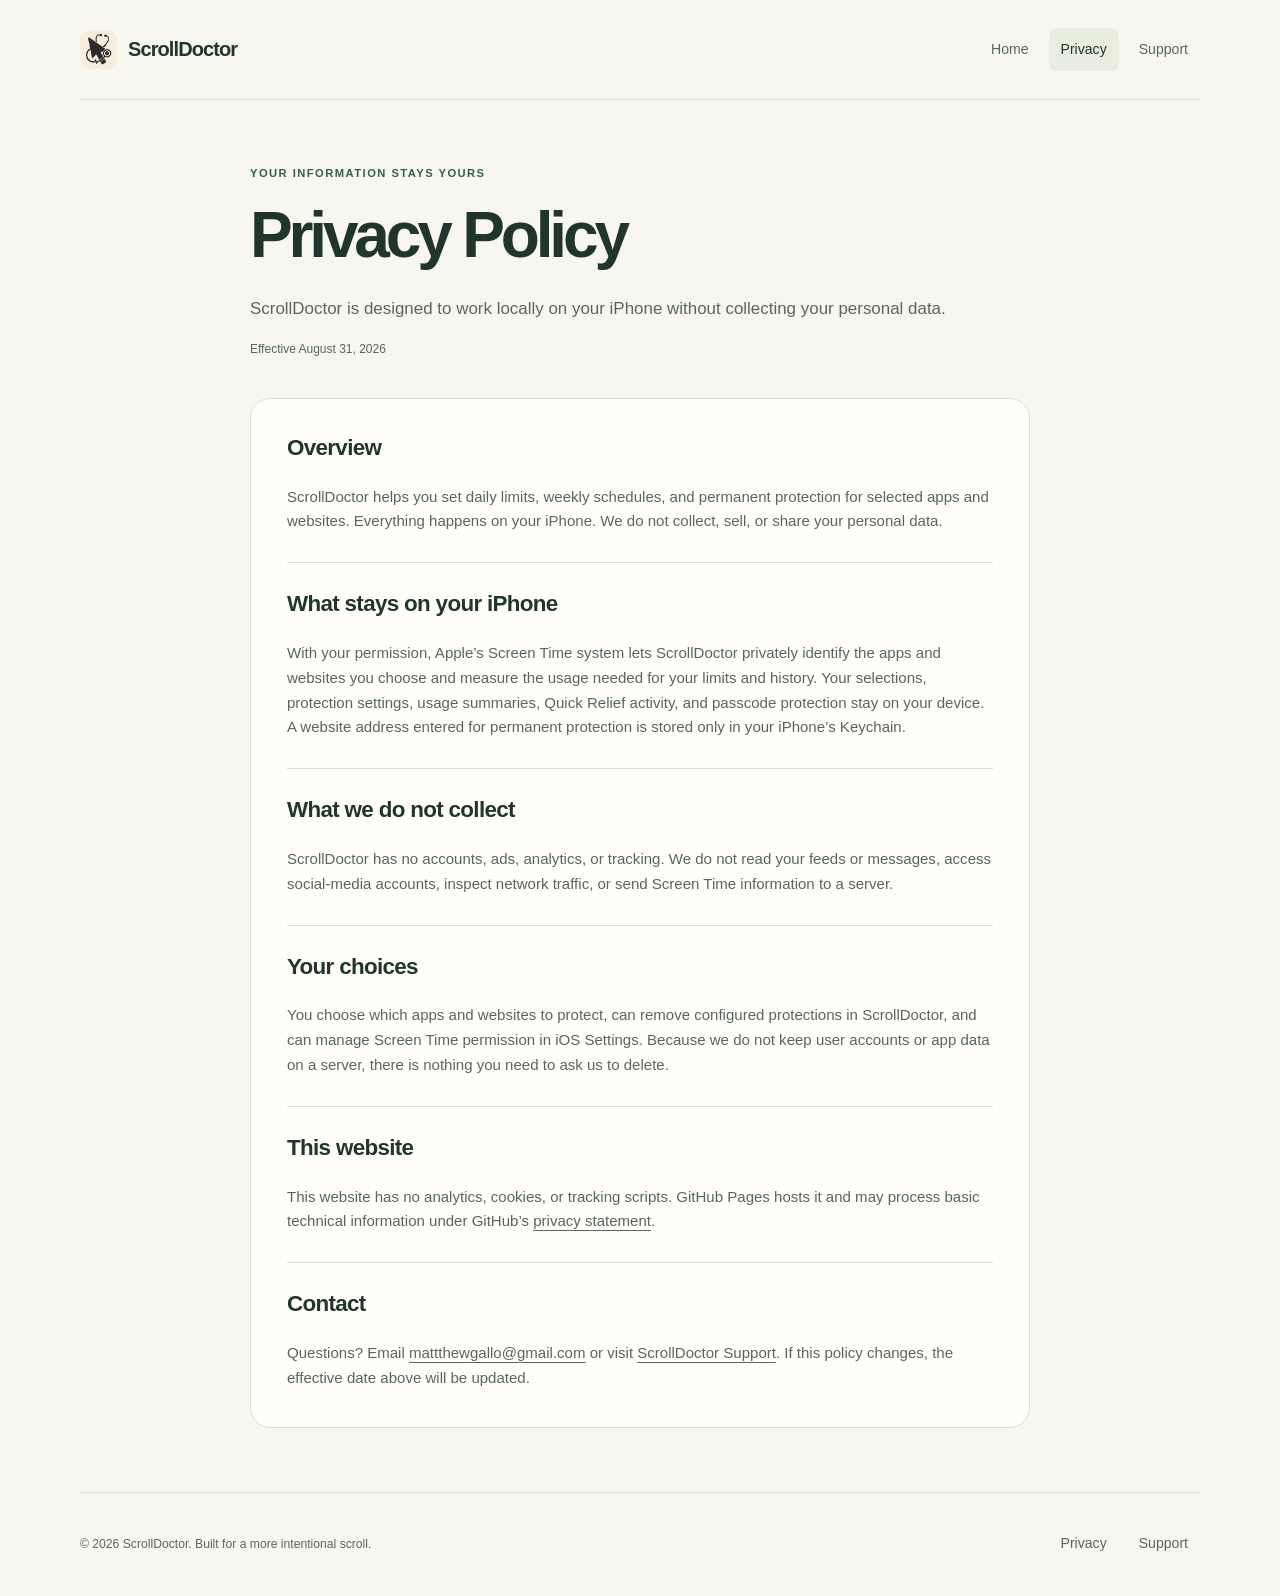
==== commit 0173adcb: "Refine ScrollDoctor design and simplify protection overview" ====
--- a/privacy/index.html
+++ b/privacy/index.html
@@ -1,4 +1,4 @@
-<!doctype html>
+<!DOCTYPE html>
 <html lang="en">
   <head>
     <meta charset="utf-8">
--- a/assets/styles.css
+++ b/assets/styles.css
@@ -1,604 +1,123 @@
 :root {
-  --canvas: #f6f1e4;
-  --surface: #fdfbf4;
-  --ink: #1b1d1b;
-  --secondary-ink: #54564c;
-  --hairline: #ccc7b3;
-  --moss: #386147;
-  --moss-dark: #294a35;
-  --moss-soft: #e3ebe2;
-  --amber: #ba6e1f;
-  --danger: #a13329;
-  --page-width: 1120px;
-  --reading-width: 760px;
-  --radius-large: 28px;
-  --radius-medium: 20px;
-  --shadow: 0 22px 60px rgba(27, 29, 27, 0.08);
+  --canvas: #f7f7ef; --surface: #fffef9; --ink: #20362c;
+  --secondary-ink: #58675d; --hairline: #d9dfd3; --moss: #326149;
   color-scheme: light;
-  font-family: ui-rounded, "SF Pro Rounded", "SF Pro Display", -apple-system,
-    BlinkMacSystemFont, "Segoe UI", sans-serif;
-  font-synthesis: none;
-  text-rendering: optimizeLegibility;
+  font-family: -apple-system, BlinkMacSystemFont, "Segoe UI", sans-serif;
+  font-synthesis: none; text-rendering: optimizeLegibility;
 }
-
-* {
-  box-sizing: border-box;
+* { box-sizing: border-box; }
+html { scroll-behavior: smooth; scroll-padding-top: 24px; }
+body { min-width: 320px; margin: 0; color: var(--ink); background: var(--canvas); font-size: 16px; line-height: 1.65; }
+a { color: inherit; text-underline-offset: 4px; }
+img { display: block; max-width: 100%; }
+h1, h2, h3, p { margin-top: 0; }
+h1, h2, h3 { text-wrap: balance; }
+h1 { margin-bottom: 26px; font-size: clamp(3.3rem, 6.9vw, 5.8rem); font-weight: 650; letter-spacing: -.065em; line-height: 1.04; }
+h1 span { color: var(--moss); }
+h2 { margin-bottom: 24px; font-size: clamp(1.9rem, 3.4vw, 2.8rem); font-weight: 600; letter-spacing: -.045em; line-height: 1.15; }
+h3 { margin-bottom: 12px; font-size: 1.15rem; font-weight: 650; letter-spacing: -.025em; line-height: 1.4; }
+.site-header, .page-shell, .site-footer { width: min(calc(100% - 64px), 1120px); margin-inline: auto; }
+.site-header { display: flex; align-items: center; justify-content: space-between; gap: 20px; min-height: 100px; border-bottom: 1px solid var(--hairline); }
+.brand { display: inline-flex; align-items: center; gap: 10px; flex-shrink: 0; text-decoration: none; }
+.brand img { width: 38px; height: 38px; border-radius: 11px; }
+.brand span { font-size: 1.25rem; font-weight: 700; letter-spacing: -.045em; }
+.site-nav, .footer-nav { display: flex; align-items: center; gap: 8px; }
+.site-nav a, .footer-nav a { padding: 10px 12px; font-size: .88rem; text-decoration: none; color: var(--secondary-ink); }
+.site-nav a:hover, .site-nav a[aria-current="page"] { color: var(--ink); background: #e8eddf; border-radius: 8px; }
+a:focus-visible, summary:focus-visible { outline: 3px solid #a46b19; outline-offset: 4px; border-radius: 4px; }
+.skip-link { position: fixed; z-index: 10; top: 10px; left: 10px; padding: 12px 18px; color: white; background: var(--ink); transform: translateY(-150%); }
+.skip-link:focus { transform: translateY(0); }
+.hero { display: grid; grid-template-columns: 1.2fr 1fr; align-items: center; gap: 64px; padding: 88px 0 80px; }
+.eyebrow { margin-bottom: 20px; color: var(--moss); font-size: .7rem; font-weight: 700; letter-spacing: .13em; text-transform: uppercase; }
+.hero-copy { max-width: 470px; margin-bottom: 28px; color: var(--secondary-ink); font-size: 1.13rem; line-height: 1.7; }
+.button-row { display: flex; flex-wrap: wrap; gap: 12px; }
+.button { display: inline-flex; align-items: center; justify-content: center; gap: 20px; min-height: 48px; padding: 12px 22px; border: 1px solid transparent; border-radius: 12px; font-size: .9rem; font-weight: 600; text-decoration: none; }
+.button-primary { background: var(--ink); color: white; }
+.button-primary:hover { background: var(--moss); }
+.button-secondary { border-color: var(--hairline); background: var(--surface); }
+.button-secondary:hover { background: #e8eddf; }
+.hero-note { max-width: 390px; margin: 20px 0 0; color: var(--secondary-ink); font-size: .78rem; }
+.product-card { padding: 34px; background: #e6ecdf; border: 1px solid #d8e1cf; border-radius: 28px; }
+.preview-label { max-width: 220px; margin: 0 0 26px; color: var(--moss); font-size: 1.18rem; line-height: 1.45; letter-spacing: -.025em; }
+.app-summary { padding: 28px; background: var(--surface); border: 1px solid #d6dece; border-radius: 20px; box-shadow: 0 16px 30px -22px #506345; }
+.app-row { display: flex; align-items: center; gap: 14px; margin-bottom: 28px; }
+.app-icon { width: 48px; height: 48px; border-radius: 14px; }
+.status-label { margin: 0 0 5px; color: var(--moss); font-size: .65rem; font-weight: 650; letter-spacing: .09em; text-transform: uppercase; }
+.app-name { margin: 0; font-size: 1.1rem; font-weight: 650; letter-spacing: -.03em; }
+.usage-number { margin-bottom: 0; font-size: 3.8rem; font-weight: 650; letter-spacing: -.06em; line-height: 1.15; }
+.usage-number span { display: block; color: var(--secondary-ink); font-size: .88rem; font-weight: 400; letter-spacing: 0; }
+.usage-track { height: 7px; margin: 24px 0 12px; background: #e5e9df; border-radius: 8px; overflow: hidden; }
+.usage-track span { display: block; width: 70%; height: 100%; background: var(--moss); border-radius: inherit; }
+.remaining-time { margin: 0; color: var(--secondary-ink); font-size: .75rem; }
+.preview-footer { display: flex; justify-content: space-between; flex-wrap: wrap; gap: 8px; padding-top: 24px; font-size: .73rem; color: var(--moss); }
+.example-label { margin: 12px 0 0; color: var(--secondary-ink); font-size: .65rem; }
+.section { padding: 54px 0; }
+.steps-section { border-top: 1px solid var(--hairline); }
+.steps-section > .eyebrow { margin-bottom: 12px; }
+.feature-grid { display: grid; grid-template-columns: repeat(3, 1fr); gap: 16px; margin-top: 32px; }
+.feature-card { padding: 26px; border: 1px solid var(--hairline); border-radius: 18px; background: var(--surface); }
+.feature-number { display: block; margin-bottom: 28px; color: var(--moss); font-size: .75rem; font-weight: 650; }
+.feature-card p { margin-bottom: 0; color: var(--secondary-ink); font-size: .93rem; }
+.pro-label { display: inline-block; padding: 2px 7px; margin-left: 3px; vertical-align: middle; border-radius: 5px; color: var(--moss); background: #e6ecdf; font-size: .62rem; letter-spacing: .02em; }
+.plan-note { max-width: 730px; margin: 20px 0 0; color: var(--secondary-ink); font-size: .8rem; }
+.relief-note { display: grid; grid-template-columns: 1fr 2fr; gap: 24px; align-items: start; margin-top: 34px; padding-top: 28px; border-top: 1px solid var(--hairline); }
+.relief-note h3 { margin: 0; font-size: 1rem; }
+.relief-note p { margin: 0; color: var(--secondary-ink); font-size: .88rem; }
+.privacy-banner { display: grid; grid-template-columns: 1.3fr 1fr; gap: 60px; padding: 42px; border-radius: 24px; color: #fffef9; background: var(--ink); }
+.privacy-banner h2 { font-size: clamp(1.8rem, 3vw, 2.4rem); }
+.privacy-banner p { max-width: 420px; margin-bottom: 24px; color: #d0dbd1; font-size: .93rem; }
+.privacy-link { font-size: .87rem; }
+.privacy-list { display: grid; align-content: center; gap: 14px; margin: 0; padding: 0; list-style: none; }
+.privacy-list li { font-size: .9rem; }
+.privacy-list li::before { content: "✓"; margin-right: 14px; color: #b8d5a3; }
+.page-hero { max-width: 780px; margin-inline: auto; padding: 64px 0 26px; }
+.page-hero h1 { font-size: clamp(2.7rem, 6vw, 4rem); }
+.lead { color: var(--secondary-ink); font-size: 1.06rem; }
+.meta-line { color: var(--secondary-ink); font-size: .75rem; }
+.content-card { max-width: 780px; margin: 0 auto 64px; padding: 36px; border: 1px solid var(--hairline); border-radius: 20px; background: var(--surface); }
+.content-card section + section { margin-top: 28px; padding-top: 28px; border-top: 1px solid var(--hairline); }
+.content-card h2 { font-size: 1.4rem; letter-spacing: -.03em; }
+.content-card p { color: var(--secondary-ink); font-size: .94rem; }
+.content-card p:last-child { margin-bottom: 0; }
+.faq-list { display: grid; gap: 10px; }
+details { border: 1px solid var(--hairline); border-radius: 12px; }
+summary { padding: 16px 18px; cursor: pointer; font-size: .92rem; font-weight: 600; }
+details[open] { background: #f2f5ec; }
+details p { padding: 0 18px 18px; margin: 0; }
+.support-cta p { overflow-wrap: anywhere; }
+.site-footer { display: flex; align-items: center; justify-content: space-between; gap: 20px; min-height: 104px; margin-top: 22px; border-top: 1px solid var(--hairline); color: var(--secondary-ink); font-size: .76rem; }
+.site-footer p { margin: 0; }
+@media (max-width: 820px) {
+  .hero { gap: 30px; grid-template-columns: 1.15fr 1fr; padding: 60px 0; }
+  h1 { font-size: 3.6rem; }
+  .product-card { padding: 22px; }
+  .app-summary { padding: 20px; }
+  .privacy-banner { gap: 30px; padding: 32px; }
+  .feature-card { padding: 20px; }
 }
-
-html {
-  scroll-behavior: smooth;
+@media (max-width: 640px) {
+  .site-header, .page-shell, .site-footer { width: calc(100% - 36px); }
+  .site-header { min-height: 80px; gap: 10px; flex-wrap: wrap; padding-block: 16px; }
+  .brand span { font-size: 1.13rem; }
+  .brand img { width: 32px; height: 32px; }
+  .site-nav { gap: 0; }
+  .site-nav a { font-size: .76rem; padding: 9px 8px; }
+  .hero { grid-template-columns: 1fr; gap: 32px; padding: 44px 0; }
+  h1 { font-size: clamp(3.1rem, 12vw, 4.4rem); }
+  .hero-copy { font-size: 1rem; }
+  .product-card { width: 100%; max-width: 420px; margin-inline: auto; padding: 26px; }
+  .preview-label { max-width: none; font-size: 1rem; margin-bottom: 20px; }
+  .app-summary { padding: 24px; }
+  .section { padding: 36px 0; }
+  .feature-grid, .privacy-banner, .relief-note { grid-template-columns: 1fr; }
+  .feature-grid { gap: 12px; }
+  .feature-card { padding: 24px; }
+  .feature-number { margin-bottom: 16px; }
+  .relief-note { gap: 12px; }
+  .privacy-banner { padding: 28px; gap: 28px; }
+  .page-hero { padding-top: 42px; }
+  .content-card { padding: 22px; }
+  .site-footer { align-items: flex-start; flex-direction: column; justify-content: center; padding-block: 24px; gap: 12px; }
+  .footer-nav a { padding: 0 16px 0 0; }
 }
-
-body {
-  min-width: 320px;
-  margin: 0;
-  color: var(--ink);
-  background:
-    radial-gradient(circle at 88% 8%, rgba(56, 97, 71, 0.12), transparent 28rem),
-    var(--canvas);
-  font-size: 17px;
-  line-height: 1.6;
-}
-
-a {
-  color: inherit;
-}
-
-img {
-  display: block;
-  max-width: 100%;
-}
-
-.skip-link {
-  position: fixed;
-  top: 12px;
-  left: 12px;
-  z-index: 100;
-  padding: 10px 14px;
-  border-radius: 10px;
-  color: white;
-  background: var(--ink);
-  transform: translateY(-150%);
-}
-
-.skip-link:focus {
-  transform: translateY(0);
-}
-
-.site-header,
-.page-shell,
-.site-footer {
-  width: min(calc(100% - 40px), var(--page-width));
-  margin-inline: auto;
-}
-
-.site-header {
-  display: flex;
-  align-items: center;
-  justify-content: space-between;
-  gap: 24px;
-  min-height: 88px;
-}
-
-.brand {
-  display: inline-flex;
-  align-items: center;
-  gap: 10px;
-  flex: 0 0 auto;
-  color: var(--ink);
-  text-decoration: none;
-}
-
-.brand img {
-  width: 46px;
-  height: 46px;
-  border-radius: 13px;
-}
-
-.brand span {
-  font-size: 1.48rem;
-  font-weight: 800;
-  letter-spacing: -0.04em;
-  line-height: 1;
-}
-
-.site-nav {
-  display: flex;
-  align-items: center;
-  gap: 6px;
-}
-
-.site-nav a,
-.footer-nav a {
-  color: var(--secondary-ink);
-  font-size: 0.92rem;
-  font-weight: 700;
-  text-decoration: none;
-}
-
-.site-nav a {
-  padding: 9px 13px;
-  border-radius: 999px;
-}
-
-.site-nav a:hover,
-.site-nav a:focus-visible,
-.site-nav a[aria-current="page"] {
-  color: var(--ink);
-  background: rgba(253, 251, 244, 0.8);
-  outline: none;
-}
-
-.hero {
-  display: grid;
-  grid-template-columns: minmax(0, 1.1fr) minmax(300px, 0.9fr);
-  align-items: center;
-  gap: clamp(40px, 7vw, 88px);
-  min-height: 660px;
-  padding: 70px 0 96px;
-}
-
-.eyebrow {
-  margin: 0 0 18px;
-  color: var(--moss);
-  font-family: ui-monospace, "SFMono-Regular", Menlo, monospace;
-  font-size: 0.76rem;
-  font-weight: 800;
-  letter-spacing: 0.14em;
-  text-transform: uppercase;
-}
-
-h1,
-h2,
-h3,
-p {
-  margin-top: 0;
-}
-
-h1 {
-  max-width: 780px;
-  margin-bottom: 24px;
-  font-size: clamp(3rem, 7.5vw, 6.6rem);
-  font-weight: 780;
-  letter-spacing: -0.065em;
-  line-height: 0.94;
-}
-
-h2 {
-  margin-bottom: 18px;
-  font-size: clamp(2rem, 4vw, 3.5rem);
-  letter-spacing: -0.04em;
-  line-height: 1.05;
-}
-
-h3 {
-  margin-bottom: 10px;
-  font-size: 1.15rem;
-  line-height: 1.25;
-}
-
-.hero-copy {
-  max-width: 650px;
-  margin-bottom: 30px;
-  color: var(--secondary-ink);
-  font-size: clamp(1.08rem, 2vw, 1.28rem);
-}
-
-.button-row {
-  display: flex;
-  flex-wrap: wrap;
-  gap: 12px;
-}
-
-.button {
-  display: inline-flex;
-  align-items: center;
-  justify-content: center;
-  min-height: 50px;
-  padding: 12px 20px;
-  border: 1px solid transparent;
-  border-radius: 999px;
-  font-weight: 800;
-  line-height: 1;
-  text-decoration: none;
-  transition: transform 160ms ease, background-color 160ms ease;
-}
-
-.button:hover {
-  transform: translateY(-2px);
-}
-
-.button:focus-visible,
-a:focus-visible {
-  outline: 3px solid var(--amber);
-  outline-offset: 3px;
-}
-
-.button-primary {
-  color: white;
-  background: var(--moss);
-}
-
-.button-primary:hover {
-  background: var(--moss-dark);
-}
-
-.button-secondary {
-  border-color: var(--hairline);
-  background: rgba(253, 251, 244, 0.7);
-}
-
-.product-card {
-  position: relative;
-  max-width: 410px;
-  margin-inline: auto;
-  padding: 20px;
-  border: 1px solid rgba(56, 97, 71, 0.18);
-  border-radius: 36px;
-  background: rgba(253, 251, 244, 0.88);
-  box-shadow: var(--shadow);
-}
-
-.product-card::before {
-  position: absolute;
-  inset: -18px;
-  z-index: -1;
-  border: 1px dashed rgba(56, 97, 71, 0.22);
-  border-radius: 46px;
-  content: "";
-}
-
-.app-summary {
-  padding: 22px;
-  border-radius: 24px;
-  background: rgba(56, 97, 71, 0.1);
-}
-
-.app-row {
-  display: flex;
-  align-items: center;
-  gap: 14px;
-  margin-bottom: 22px;
-}
-
-.app-icon {
-  width: 72px;
-  height: 72px;
-  border-radius: 18px;
-  box-shadow: 0 8px 20px rgba(27, 29, 27, 0.12);
-}
-
-.app-name {
-  margin: 0;
-  font-size: 1.45rem;
-  font-weight: 800;
-  letter-spacing: -0.03em;
-}
-
-.status-label {
-  margin: 0 0 4px;
-  color: var(--moss);
-  font-family: ui-monospace, "SFMono-Regular", Menlo, monospace;
-  font-size: 0.67rem;
-  font-weight: 800;
-  letter-spacing: 0.12em;
-  text-transform: uppercase;
-}
-
-.usage-number {
-  margin: 0;
-  font-size: clamp(2.8rem, 6vw, 4.5rem);
-  font-weight: 800;
-  letter-spacing: -0.06em;
-  line-height: 1;
-}
-
-.usage-number span {
-  color: var(--secondary-ink);
-  font-size: 1rem;
-  letter-spacing: 0;
-}
-
-.usage-track {
-  height: 10px;
-  margin: 22px 0 10px;
-  overflow: hidden;
-  border-radius: 999px;
-  background: rgba(27, 29, 27, 0.12);
-}
-
-.usage-track span {
-  display: block;
-  width: 70%;
-  height: 100%;
-  border-radius: inherit;
-  background: var(--moss);
-}
-
-.section {
-  padding: 96px 0;
-}
-
-.steps-section > .eyebrow {
-  margin-bottom: 24px;
-}
-
-.lead {
-  color: var(--secondary-ink);
-  font-size: 1.12rem;
-}
-
-.feature-grid {
-  display: grid;
-  grid-template-columns: repeat(3, 1fr);
-  gap: 16px;
-}
-
-.feature-card {
-  min-height: 230px;
-  padding: 26px;
-  border: 1px solid rgba(204, 199, 179, 0.8);
-  border-radius: var(--radius-large);
-  background: rgba(253, 251, 244, 0.72);
-}
-
-.feature-number {
-  display: grid;
-  place-items: center;
-  width: 38px;
-  height: 38px;
-  margin-bottom: 50px;
-  border-radius: 12px;
-  color: white;
-  background: var(--moss);
-  font-family: ui-monospace, "SFMono-Regular", Menlo, monospace;
-  font-size: 0.78rem;
-  font-weight: 800;
-}
-
-.feature-card p {
-  margin-bottom: 0;
-  color: var(--secondary-ink);
-}
-
-.privacy-banner {
-  display: grid;
-  grid-template-columns: minmax(0, 1.2fr) minmax(260px, 0.8fr);
-  gap: 40px;
-  padding: clamp(28px, 5vw, 58px);
-  border-radius: 36px;
-  color: white;
-  background: var(--ink);
-}
-
-.privacy-banner p {
-  max-width: 650px;
-  color: #d6d4c9;
-}
-
-.privacy-list {
-  display: grid;
-  align-content: center;
-  gap: 12px;
-  margin: 0;
-  padding: 0;
-  list-style: none;
-}
-
-.privacy-list li {
-  padding: 11px 14px;
-  border: 1px solid rgba(255, 255, 255, 0.14);
-  border-radius: 14px;
-  font-size: 0.92rem;
-  font-weight: 750;
-}
-
-.privacy-list li::before {
-  margin-right: 9px;
-  color: #b8d0bc;
-  content: "✓";
-}
-
-.page-hero {
-  max-width: var(--reading-width);
-  padding: 86px 0 44px;
-}
-
-.page-hero h1 {
-  font-size: clamp(2.8rem, 7vw, 5.8rem);
-}
-
-.content-card {
-  max-width: var(--reading-width);
-  margin-bottom: 80px;
-  padding: clamp(26px, 5vw, 52px);
-  border: 1px solid rgba(204, 199, 179, 0.78);
-  border-radius: var(--radius-large);
-  background: rgba(253, 251, 244, 0.82);
-}
-
-.content-card section + section {
-  margin-top: 40px;
-  padding-top: 40px;
-  border-top: 1px solid var(--hairline);
-}
-
-.content-card h2 {
-  font-size: clamp(1.55rem, 4vw, 2.2rem);
-  letter-spacing: -0.025em;
-}
-
-.content-card h3 {
-  margin-top: 28px;
-}
-
-.content-card p,
-.content-card li {
-  color: var(--secondary-ink);
-}
-
-.content-card li + li {
-  margin-top: 8px;
-}
-
-.meta-line {
-  color: var(--secondary-ink);
-  font-family: ui-monospace, "SFMono-Regular", Menlo, monospace;
-  font-size: 0.78rem;
-  font-weight: 700;
-  letter-spacing: 0.06em;
-  text-transform: uppercase;
-}
-
-.faq-list {
-  display: grid;
-  gap: 12px;
-  margin: 34px 0;
-}
-
-details {
-  border: 1px solid var(--hairline);
-  border-radius: 16px;
-  background: var(--surface);
-}
-
-summary {
-  padding: 17px 20px;
-  cursor: pointer;
-  font-weight: 800;
-}
-
-details p {
-  padding: 0 20px 18px;
-  margin: 0;
-}
-
-.support-cta {
-  margin-top: 36px;
-  padding: 26px;
-  border-radius: 22px;
-  background: rgba(56, 97, 71, 0.1);
-}
-
-.support-cta p {
-  margin-bottom: 18px;
-}
-
-.site-footer {
-  display: flex;
-  align-items: center;
-  justify-content: space-between;
-  gap: 24px;
-  min-height: 120px;
-  border-top: 1px solid var(--hairline);
-  color: var(--secondary-ink);
-  font-size: 0.86rem;
-}
-
-.site-footer p {
-  margin: 0;
-}
-
-.footer-nav {
-  display: flex;
-  gap: 20px;
-}
-
-@media (max-width: 820px) {
-  .hero,
-  .privacy-banner {
-    grid-template-columns: 1fr;
-  }
-
-  .hero {
-    padding-top: 46px;
-  }
-
-  .product-card {
-    width: min(100%, 430px);
-  }
-
-  .feature-grid {
-    grid-template-columns: 1fr;
-  }
-
-  .feature-card {
-    min-height: 0;
-  }
-
-  .feature-number {
-    margin-bottom: 30px;
-  }
-}
-
-@media (max-width: 620px) {
-  body {
-    font-size: 16px;
-  }
-
-  .site-header,
-  .page-shell,
-  .site-footer {
-    width: min(calc(100% - 28px), var(--page-width));
-  }
-
-  .site-header {
-    min-height: 76px;
-  }
-
-  .brand img {
-    width: 40px;
-    height: 40px;
-    border-radius: 11px;
-  }
-
-  .brand span {
-    font-size: 1.22rem;
-  }
-
-  .site-nav a {
-    padding: 8px 9px;
-    font-size: 0.82rem;
-  }
-
-  .site-nav a:first-child {
-    display: none;
-  }
-
-  .hero {
-    min-height: auto;
-    padding-bottom: 72px;
-  }
-
-  h1 {
-    letter-spacing: -0.055em;
-  }
-
-  .section {
-    padding: 72px 0;
-  }
-
-  .page-hero {
-    padding-top: 56px;
-  }
-
-  .site-footer {
-    align-items: flex-start;
-    flex-direction: column;
-    justify-content: center;
-    padding: 30px 0;
-  }
-}
-
-@media (prefers-reduced-motion: reduce) {
-  html {
-    scroll-behavior: auto;
-  }
-
-  *,
-  *::before,
-  *::after {
-    scroll-behavior: auto !important;
-    transition-duration: 0.01ms !important;
-  }
-}
+@media (prefers-reduced-motion: reduce) { html { scroll-behavior: auto; } }
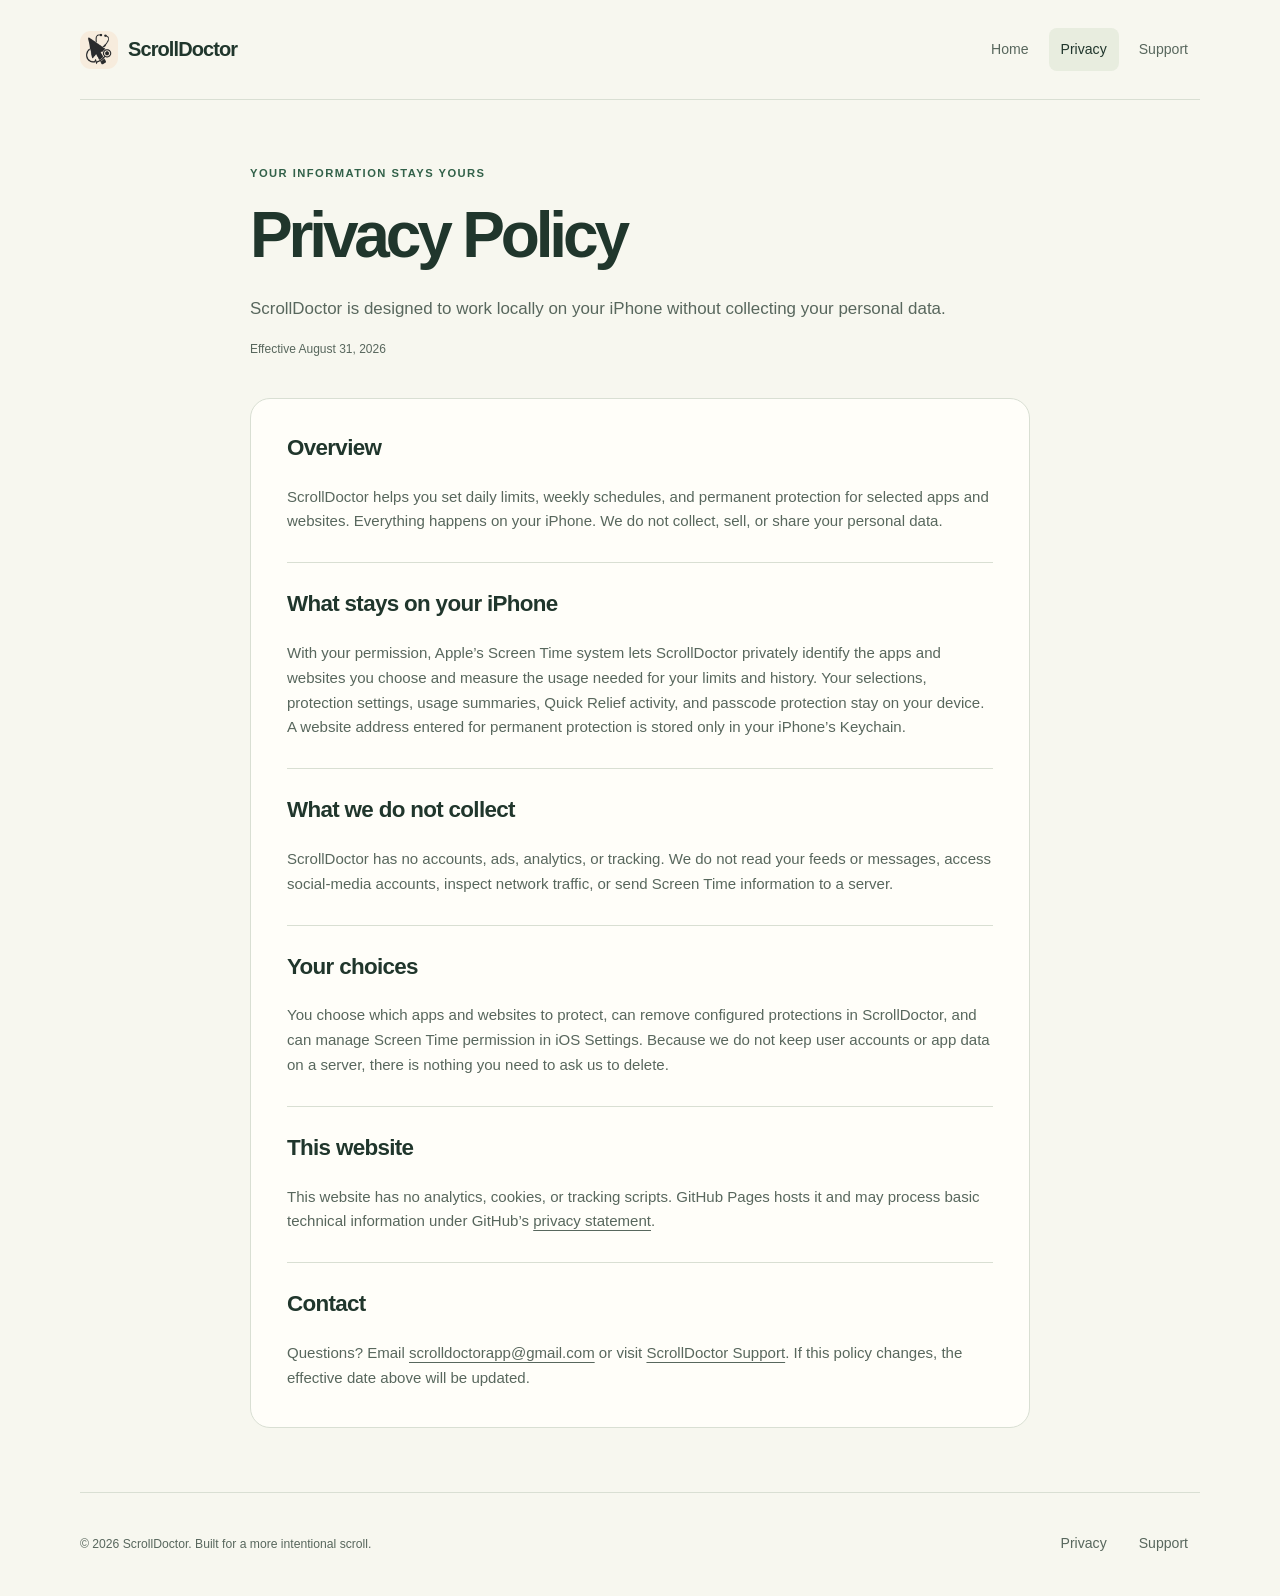
==== commit 2a88da67: "Update website support email" ====
--- a/privacy/index.html
+++ b/privacy/index.html
@@ -66,7 +66,7 @@
 
         <section aria-labelledby="contact">
           <h2 id="contact">Contact</h2>
-          <p>Questions? Email <a href="mailto:mattthewgallo@gmail.com">mattthewgallo@gmail.com</a> or visit <a href="/support/">ScrollDoctor Support</a>. If this policy changes, the effective date above will be updated.</p>
+          <p>Questions? Email <a href="mailto:scrolldoctorapp@gmail.com">scrolldoctorapp@gmail.com</a> or visit <a href="/support/">ScrollDoctor Support</a>. If this policy changes, the effective date above will be updated.</p>
         </section>
       </article>
     </main>
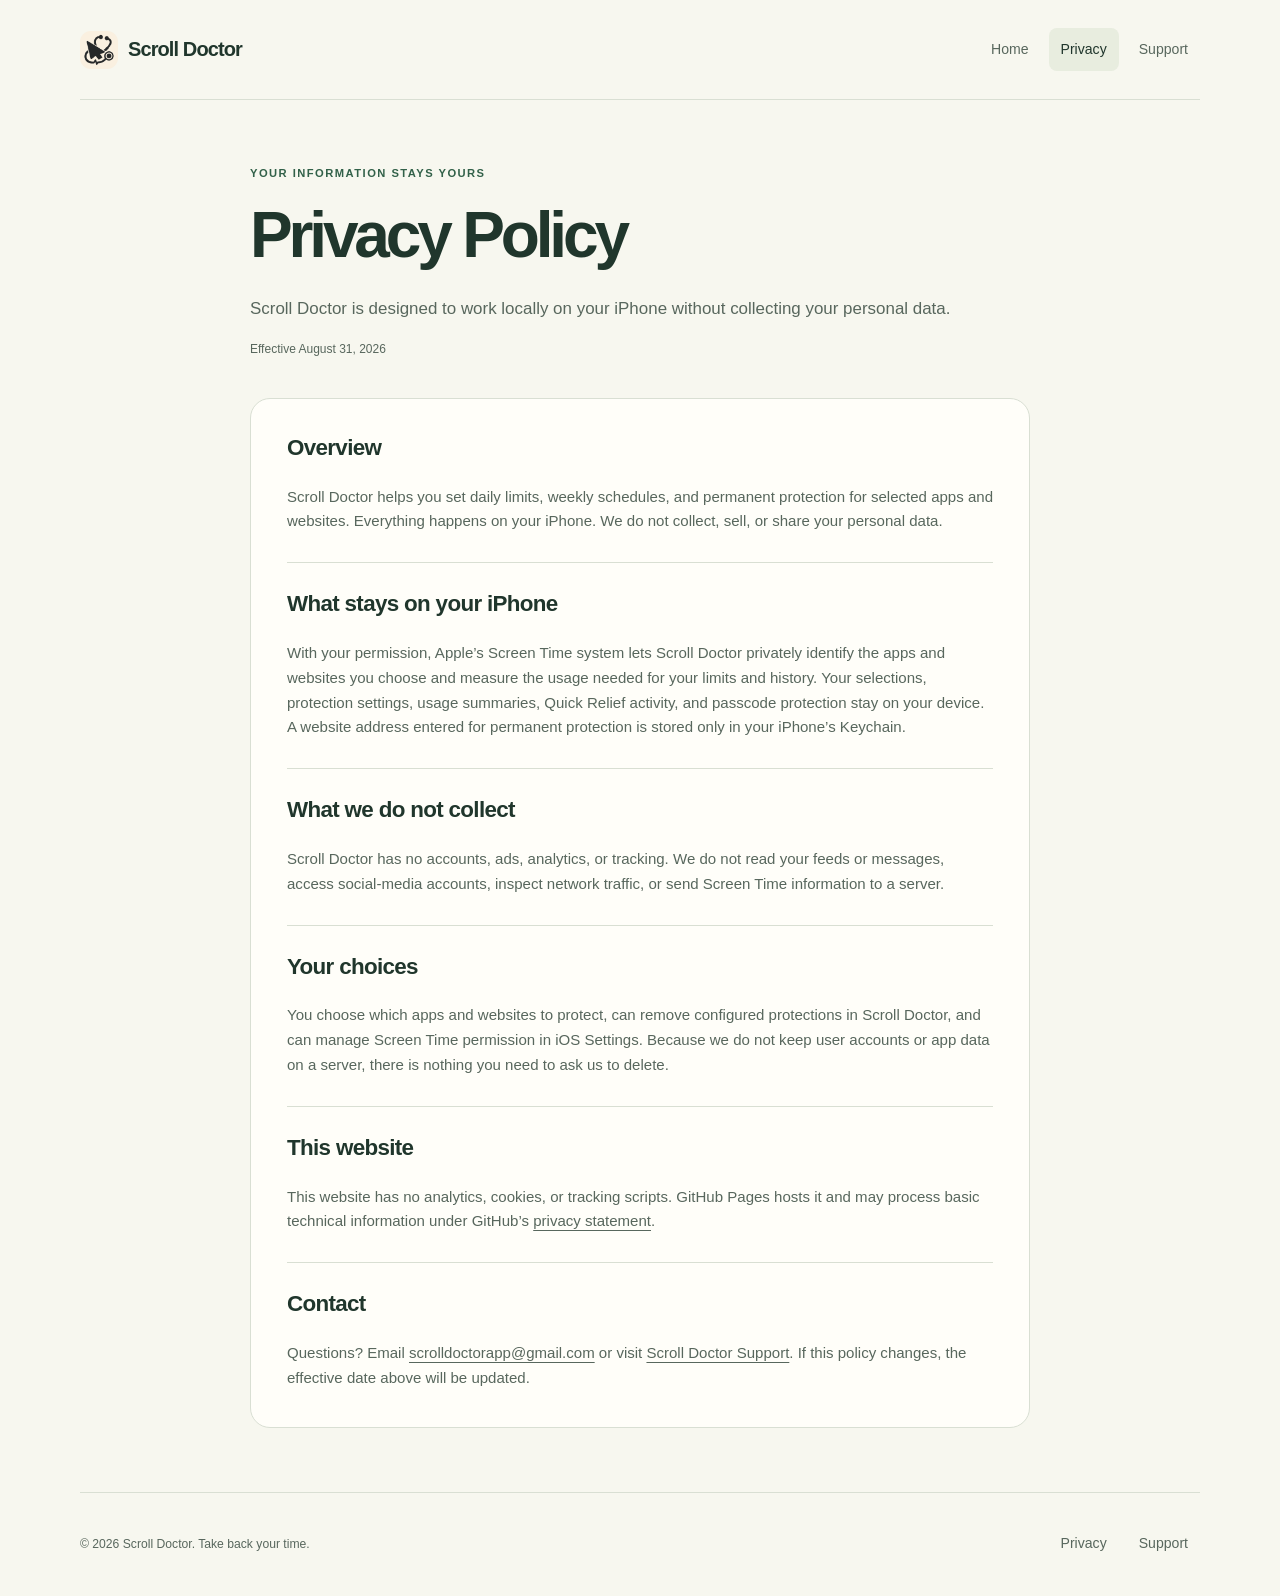
==== commit 1832af95: "Align website branding and copy with App Store metadata" ====
--- a/privacy/index.html
+++ b/privacy/index.html
@@ -3,25 +3,25 @@
   <head>
     <meta charset="utf-8">
     <meta name="viewport" content="width=device-width, initial-scale=1">
-    <meta name="description" content="ScrollDoctor privacy policy. Learn how app, website, and Screen Time information stays on your iPhone.">
+    <meta name="description" content="Scroll Doctor privacy policy. Learn how app, website, and Screen Time information stays on your iPhone.">
     <meta name="theme-color" content="#f6f1e4">
     <meta property="og:type" content="website">
-    <meta property="og:title" content="Privacy Policy — ScrollDoctor">
-    <meta property="og:description" content="ScrollDoctor processes Screen Time information locally and does not collect or transmit personal data.">
+    <meta property="og:title" content="Privacy Policy — Scroll Doctor">
+    <meta property="og:description" content="Scroll Doctor processes Screen Time information locally and does not collect or transmit personal data.">
     <meta property="og:url" content="https://matthewgallo77.github.io/privacy/">
-    <meta property="og:image" content="https://matthewgallo77.github.io/assets/og.png">
+    <meta property="og:image" content="https://matthewgallo77.github.io/assets/og.png?v=20260919b">
     <meta name="twitter:card" content="summary_large_image">
-    <link rel="icon" href="/assets/app-icon.png">
-    <link rel="apple-touch-icon" href="/assets/app-icon.png">
+    <link rel="icon" href="/assets/app-icon.png?v=20260919b">
+    <link rel="apple-touch-icon" href="/assets/app-icon.png?v=20260919b">
     <link rel="stylesheet" href="/assets/styles.css">
-    <title>Privacy Policy — ScrollDoctor</title>
+    <title>Privacy Policy — Scroll Doctor</title>
   </head>
   <body>
     <a class="skip-link" href="#main">Skip to content</a>
     <header class="site-header">
-      <a class="brand" href="/" aria-label="ScrollDoctor home">
-        <img src="/assets/app-icon.png?v=2" alt="" width="1024" height="1024">
-        <span>ScrollDoctor</span>
+      <a class="brand" href="/" aria-label="Scroll Doctor home">
+        <img src="/assets/app-icon.png?v=20260919b" alt="" width="1024" height="1024">
+        <span>Scroll Doctor</span>
       </a>
       <nav class="site-nav" aria-label="Main navigation">
         <a href="/">Home</a>
@@ -34,29 +34,29 @@
       <header class="page-hero">
         <p class="eyebrow">Your information stays yours</p>
         <h1>Privacy Policy</h1>
-        <p class="lead">ScrollDoctor is designed to work locally on your iPhone without collecting your personal data.</p>
+        <p class="lead">Scroll Doctor is designed to work locally on your iPhone without collecting your personal data.</p>
         <p class="meta-line">Effective August 31, 2026</p>
       </header>
 
       <article class="content-card">
         <section aria-labelledby="overview">
           <h2 id="overview">Overview</h2>
-          <p>ScrollDoctor helps you set daily limits, weekly schedules, and permanent protection for selected apps and websites. Everything happens on your iPhone. We do not collect, sell, or share your personal data.</p>
+          <p>Scroll Doctor helps you set daily limits, weekly schedules, and permanent protection for selected apps and websites. Everything happens on your iPhone. We do not collect, sell, or share your personal data.</p>
         </section>
 
         <section aria-labelledby="on-device">
           <h2 id="on-device">What stays on your iPhone</h2>
-          <p>With your permission, Apple’s Screen Time system lets ScrollDoctor privately identify the apps and websites you choose and measure the usage needed for your limits and history. Your selections, protection settings, usage summaries, Quick Relief activity, and passcode protection stay on your device. A website address entered for permanent protection is stored only in your iPhone’s Keychain.</p>
+          <p>With your permission, Apple’s Screen Time system lets Scroll Doctor privately identify the apps and websites you choose and measure the usage needed for your limits and history. Your selections, protection settings, usage summaries, Quick Relief activity, and passcode protection stay on your device. A website address entered for permanent protection is stored only in your iPhone’s Keychain.</p>
         </section>
 
         <section aria-labelledby="not-collected">
           <h2 id="not-collected">What we do not collect</h2>
-          <p>ScrollDoctor has no accounts, ads, analytics, or tracking. We do not read your feeds or messages, access social-media accounts, inspect network traffic, or send Screen Time information to a server.</p>
+          <p>Scroll Doctor has no accounts, ads, analytics, or tracking. We do not read your feeds or messages, access social-media accounts, inspect network traffic, or send Screen Time information to a server.</p>
         </section>
 
         <section aria-labelledby="control">
           <h2 id="control">Your choices</h2>
-          <p>You choose which apps and websites to protect, can remove configured protections in ScrollDoctor, and can manage Screen Time permission in iOS Settings. Because we do not keep user accounts or app data on a server, there is nothing you need to ask us to delete.</p>
+          <p>You choose which apps and websites to protect, can remove configured protections in Scroll Doctor, and can manage Screen Time permission in iOS Settings. Because we do not keep user accounts or app data on a server, there is nothing you need to ask us to delete.</p>
         </section>
 
         <section aria-labelledby="website">
@@ -66,13 +66,13 @@
 
         <section aria-labelledby="contact">
           <h2 id="contact">Contact</h2>
-          <p>Questions? Email <a href="mailto:scrolldoctorapp@gmail.com">scrolldoctorapp@gmail.com</a> or visit <a href="/support/">ScrollDoctor Support</a>. If this policy changes, the effective date above will be updated.</p>
+          <p>Questions? Email <a href="mailto:scrolldoctorapp@gmail.com">scrolldoctorapp@gmail.com</a> or visit <a href="/support/">Scroll Doctor Support</a>. If this policy changes, the effective date above will be updated.</p>
         </section>
       </article>
     </main>
 
     <footer class="site-footer">
-      <p>© 2026 ScrollDoctor. Built for a more intentional scroll.</p>
+      <p>© 2026 Scroll Doctor. Take back your time.</p>
       <nav class="footer-nav" aria-label="Footer navigation">
         <a href="/privacy/">Privacy</a>
         <a href="/support/">Support</a>
--- a/assets/styles.css
+++ b/assets/styles.css
@@ -60,6 +60,7 @@
 .feature-card p { margin-bottom: 0; color: var(--secondary-ink); font-size: .93rem; }
 .pro-label { display: inline-block; padding: 2px 7px; margin-left: 3px; vertical-align: middle; border-radius: 5px; color: var(--moss); background: #e6ecdf; font-size: .62rem; letter-spacing: .02em; }
 .plan-note { max-width: 730px; margin: 20px 0 0; color: var(--secondary-ink); font-size: .8rem; }
+.report-note { max-width: 730px; margin: 8px 0 0; color: var(--moss); font-size: .8rem; }
 .relief-note { display: grid; grid-template-columns: 1fr 2fr; gap: 24px; align-items: start; margin-top: 34px; padding-top: 28px; border-top: 1px solid var(--hairline); }
 .relief-note h3 { margin: 0; font-size: 1rem; }
 .relief-note p { margin: 0; color: var(--secondary-ink); font-size: .88rem; }
